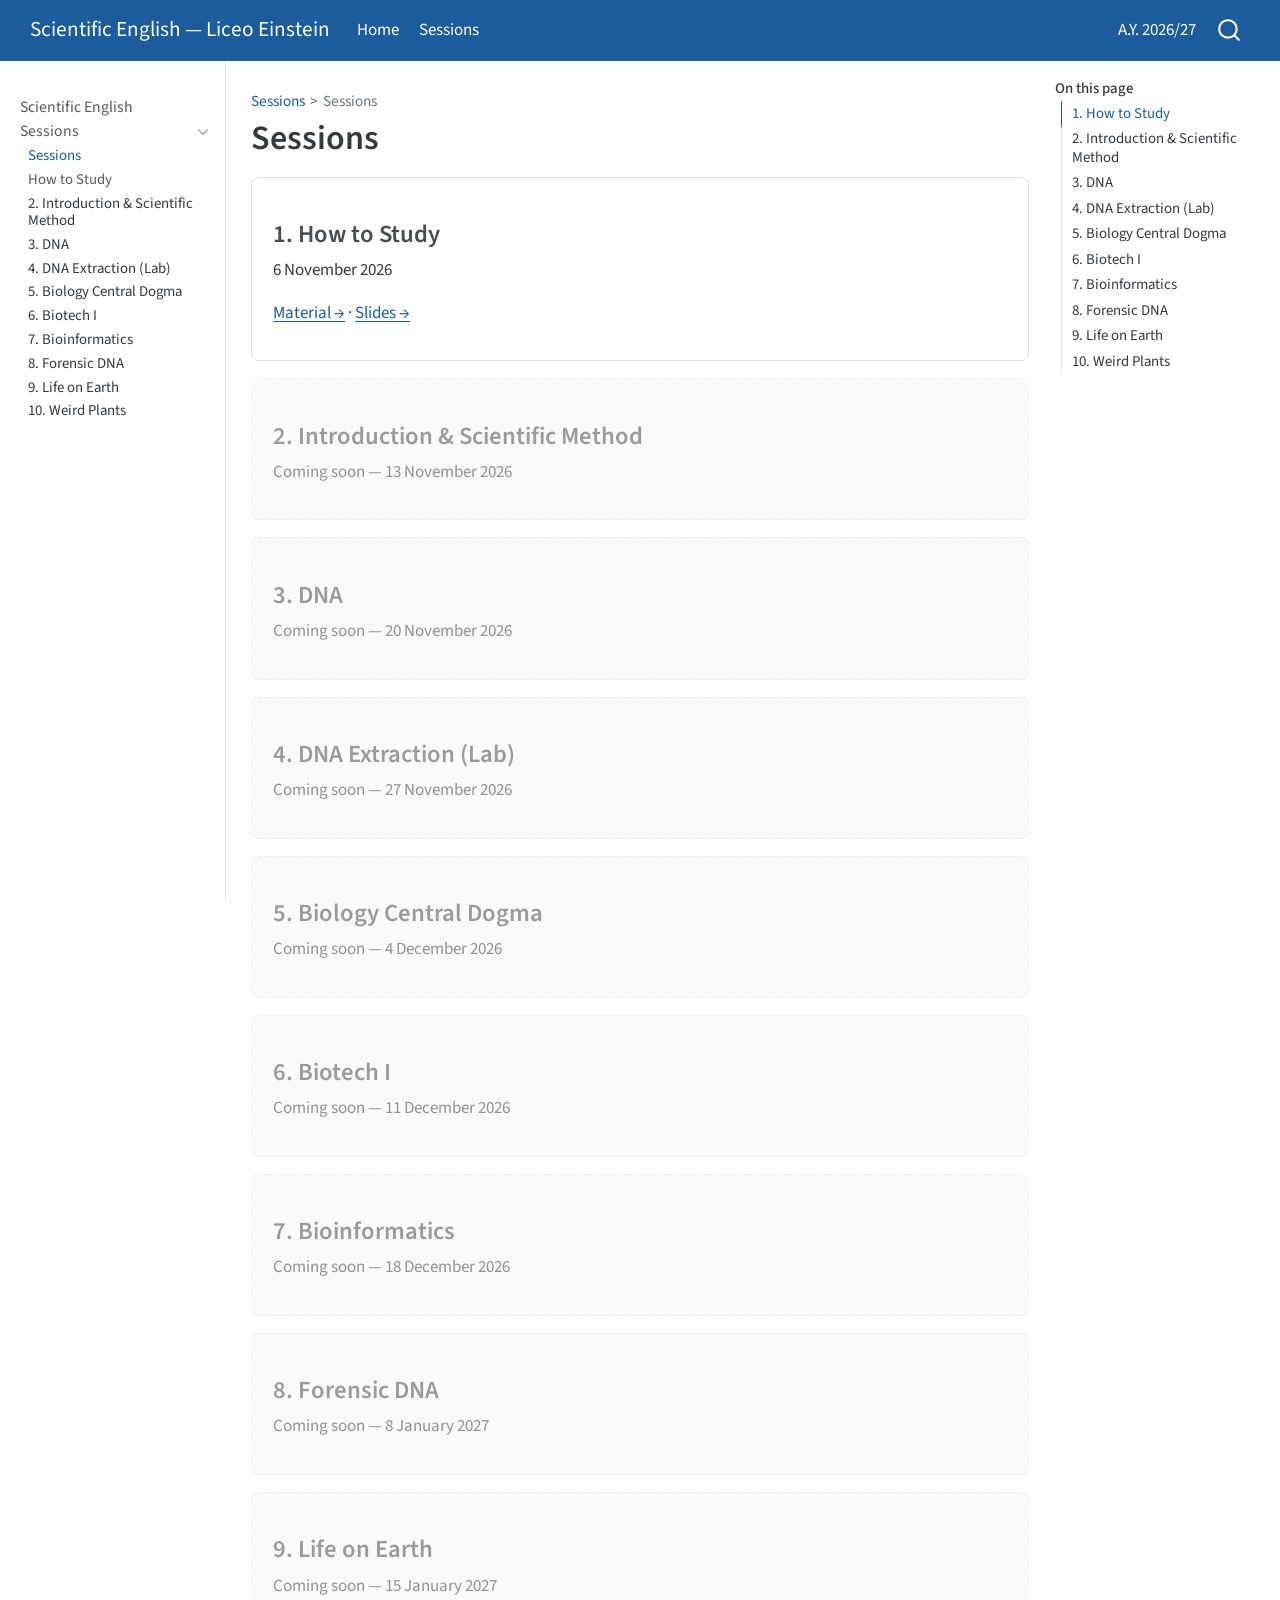
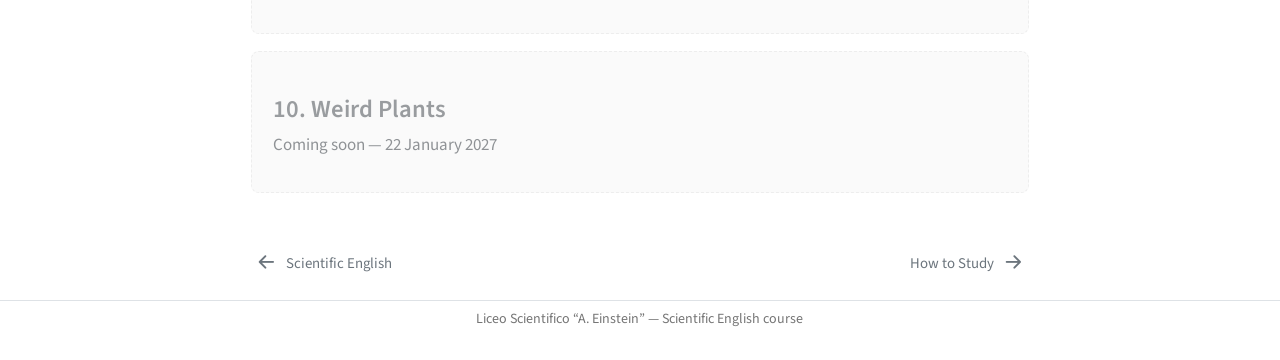
==== sessions/index.html @ 197d080c "Publish site 2026-11-05" ====
<!DOCTYPE html>
<html xmlns="http://www.w3.org/1999/xhtml" lang="en" xml:lang="en"><head>

<meta charset="utf-8">
<meta name="generator" content="quarto-1.7.32">

<meta name="viewport" content="width=device-width, initial-scale=1.0, user-scalable=yes">


<title>Sessions – Scientific English — Liceo Einstein</title>
<style>
code{white-space: pre-wrap;}
span.smallcaps{font-variant: small-caps;}
div.columns{display: flex; gap: min(4vw, 1.5em);}
div.column{flex: auto; overflow-x: auto;}
div.hanging-indent{margin-left: 1.5em; text-indent: -1.5em;}
ul.task-list{list-style: none;}
ul.task-list li input[type="checkbox"] {
  width: 0.8em;
  margin: 0 0.8em 0.2em -1em; /* quarto-specific, see https://github.com/quarto-dev/quarto-cli/issues/4556 */ 
  vertical-align: middle;
}
</style>


<script src="../site_libs/quarto-nav/quarto-nav.js"></script>
<script src="../site_libs/quarto-nav/headroom.min.js"></script>
<script src="../site_libs/clipboard/clipboard.min.js"></script>
<script src="../site_libs/quarto-search/autocomplete.umd.js"></script>
<script src="../site_libs/quarto-search/fuse.min.js"></script>
<script src="../site_libs/quarto-search/quarto-search.js"></script>
<meta name="quarto:offset" content="../">
<link href="../sessions/01-how-to-study/index.html" rel="next">
<link href="../index.html" rel="prev">
<script src="../site_libs/quarto-html/quarto.js" type="module"></script>
<script src="../site_libs/quarto-html/tabsets/tabsets.js" type="module"></script>
<script src="../site_libs/quarto-html/popper.min.js"></script>
<script src="../site_libs/quarto-html/tippy.umd.min.js"></script>
<script src="../site_libs/quarto-html/anchor.min.js"></script>
<link href="../site_libs/quarto-html/tippy.css" rel="stylesheet">
<link href="../site_libs/quarto-html/quarto-syntax-highlighting-37eea08aefeeee20ff55810ff984fec1.css" rel="stylesheet" id="quarto-text-highlighting-styles">
<script src="../site_libs/bootstrap/bootstrap.min.js"></script>
<link href="../site_libs/bootstrap/bootstrap-icons.css" rel="stylesheet">
<link href="../site_libs/bootstrap/bootstrap-2c75d59b7017186184a6bbd5def932ff.min.css" rel="stylesheet" append-hash="true" id="quarto-bootstrap" data-mode="light">
<script id="quarto-search-options" type="application/json">{
  "location": "navbar",
  "copy-button": false,
  "collapse-after": 3,
  "panel-placement": "end",
  "type": "overlay",
  "limit": 50,
  "keyboard-shortcut": [
    "f",
    "/",
    "s"
  ],
  "show-item-context": false,
  "language": {
    "search-no-results-text": "No results",
    "search-matching-documents-text": "matching documents",
    "search-copy-link-title": "Copy link to search",
    "search-hide-matches-text": "Hide additional matches",
    "search-more-match-text": "more match in this document",
    "search-more-matches-text": "more matches in this document",
    "search-clear-button-title": "Clear",
    "search-text-placeholder": "",
    "search-detached-cancel-button-title": "Cancel",
    "search-submit-button-title": "Submit",
    "search-label": "Search"
  }
}</script>


</head>

<body class="nav-sidebar docked nav-fixed quarto-light">

<div id="quarto-search-results"></div>
  <header id="quarto-header" class="headroom fixed-top">
    <nav class="navbar navbar-expand-lg " data-bs-theme="dark">
      <div class="navbar-container container-fluid">
      <div class="navbar-brand-container mx-auto">
    <a class="navbar-brand" href="../index.html">
    <span class="navbar-title">Scientific English — Liceo Einstein</span>
    </a>
  </div>
            <div id="quarto-search" class="" title="Search"></div>
          <button class="navbar-toggler" type="button" data-bs-toggle="collapse" data-bs-target="#navbarCollapse" aria-controls="navbarCollapse" role="menu" aria-expanded="false" aria-label="Toggle navigation" onclick="if (window.quartoToggleHeadroom) { window.quartoToggleHeadroom(); }">
  <span class="navbar-toggler-icon"></span>
</button>
          <div class="collapse navbar-collapse" id="navbarCollapse">
            <ul class="navbar-nav navbar-nav-scroll me-auto">
  <li class="nav-item">
    <a class="nav-link active" href="../index.html" aria-current="page"> 
<span class="menu-text">Home</span></a>
  </li>  
  <li class="nav-item">
    <a class="nav-link" href="../sessions/index.html"> 
<span class="menu-text">Sessions</span></a>
  </li>  
</ul>
            <ul class="navbar-nav navbar-nav-scroll ms-auto">
  <li class="nav-item">
    <span class="nav-link">
<span class="menu-text">A.Y. 2026/27</span>
    </span>
  </li>  
</ul>
          </div> <!-- /navcollapse -->
            <div class="quarto-navbar-tools">
</div>
      </div> <!-- /container-fluid -->
    </nav>
  <nav class="quarto-secondary-nav">
    <div class="container-fluid d-flex">
      <button type="button" class="quarto-btn-toggle btn" data-bs-toggle="collapse" role="button" data-bs-target=".quarto-sidebar-collapse-item" aria-controls="quarto-sidebar" aria-expanded="false" aria-label="Toggle sidebar navigation" onclick="if (window.quartoToggleHeadroom) { window.quartoToggleHeadroom(); }">
        <i class="bi bi-layout-text-sidebar-reverse"></i>
      </button>
        <nav class="quarto-page-breadcrumbs" aria-label="breadcrumb"><ol class="breadcrumb"><li class="breadcrumb-item"><a href="../sessions/index.html">Sessions</a></li><li class="breadcrumb-item"><a href="../sessions/index.html">Sessions</a></li></ol></nav>
        <a class="flex-grow-1" role="navigation" data-bs-toggle="collapse" data-bs-target=".quarto-sidebar-collapse-item" aria-controls="quarto-sidebar" aria-expanded="false" aria-label="Toggle sidebar navigation" onclick="if (window.quartoToggleHeadroom) { window.quartoToggleHeadroom(); }">      
        </a>
    </div>
  </nav>
</header>
<!-- content -->
<div id="quarto-content" class="quarto-container page-columns page-rows-contents page-layout-article page-navbar">
<!-- sidebar -->
  <nav id="quarto-sidebar" class="sidebar collapse collapse-horizontal quarto-sidebar-collapse-item sidebar-navigation docked overflow-auto">
    <div class="sidebar-menu-container"> 
    <ul class="list-unstyled mt-1">
        <li class="sidebar-item">
  <div class="sidebar-item-container"> 
  <a href="../index.html" class="sidebar-item-text sidebar-link">
 <span class="menu-text">Scientific English</span></a>
  </div>
</li>
        <li class="sidebar-item sidebar-item-section">
      <div class="sidebar-item-container"> 
            <a class="sidebar-item-text sidebar-link text-start" data-bs-toggle="collapse" data-bs-target="#quarto-sidebar-section-1" role="navigation" aria-expanded="true">
 <span class="menu-text">Sessions</span></a>
          <a class="sidebar-item-toggle text-start" data-bs-toggle="collapse" data-bs-target="#quarto-sidebar-section-1" role="navigation" aria-expanded="true" aria-label="Toggle section">
            <i class="bi bi-chevron-right ms-2"></i>
          </a> 
      </div>
      <ul id="quarto-sidebar-section-1" class="collapse list-unstyled sidebar-section depth1 show">  
          <li class="sidebar-item">
  <div class="sidebar-item-container"> 
  <a href="../sessions/index.html" class="sidebar-item-text sidebar-link active">
 <span class="menu-text">Sessions</span></a>
  </div>
</li>
          <li class="sidebar-item">
  <div class="sidebar-item-container"> 
  <a href="../sessions/01-how-to-study/index.html" class="sidebar-item-text sidebar-link">
 <span class="menu-text">How to Study</span></a>
  </div>
</li>
          <li class="sidebar-item">
 <span class="menu-text">2. Introduction &amp; Scientific Method</span>
  </li>
          <li class="sidebar-item">
 <span class="menu-text">3. DNA</span>
  </li>
          <li class="sidebar-item">
 <span class="menu-text">4. DNA Extraction (Lab)</span>
  </li>
          <li class="sidebar-item">
 <span class="menu-text">5. Biology Central Dogma</span>
  </li>
          <li class="sidebar-item">
 <span class="menu-text">6. Biotech I</span>
  </li>
          <li class="sidebar-item">
 <span class="menu-text">7. Bioinformatics</span>
  </li>
          <li class="sidebar-item">
 <span class="menu-text">8. Forensic DNA</span>
  </li>
          <li class="sidebar-item">
 <span class="menu-text">9. Life on Earth</span>
  </li>
          <li class="sidebar-item">
 <span class="menu-text">10. Weird Plants</span>
  </li>
      </ul>
  </li>
    </ul>
    </div>
</nav>
<div id="quarto-sidebar-glass" class="quarto-sidebar-collapse-item" data-bs-toggle="collapse" data-bs-target=".quarto-sidebar-collapse-item"></div>
<!-- margin-sidebar -->
    <div id="quarto-margin-sidebar" class="sidebar margin-sidebar">
        <nav id="TOC" role="doc-toc" class="toc-active">
    <h2 id="toc-title">On this page</h2>
   
  <ul>
  <li><a href="#how-to-study" id="toc-how-to-study" class="nav-link active" data-scroll-target="#how-to-study">1. How to Study</a></li>
  <li><a href="#introduction-scientific-method" id="toc-introduction-scientific-method" class="nav-link" data-scroll-target="#introduction-scientific-method">2. Introduction &amp; Scientific Method</a></li>
  <li><a href="#dna" id="toc-dna" class="nav-link" data-scroll-target="#dna">3. DNA</a></li>
  <li><a href="#dna-extraction-lab" id="toc-dna-extraction-lab" class="nav-link" data-scroll-target="#dna-extraction-lab">4. DNA Extraction (Lab)</a></li>
  <li><a href="#biology-central-dogma" id="toc-biology-central-dogma" class="nav-link" data-scroll-target="#biology-central-dogma">5. Biology Central Dogma</a></li>
  <li><a href="#biotech-i" id="toc-biotech-i" class="nav-link" data-scroll-target="#biotech-i">6. Biotech I</a></li>
  <li><a href="#bioinformatics" id="toc-bioinformatics" class="nav-link" data-scroll-target="#bioinformatics">7. Bioinformatics</a></li>
  <li><a href="#forensic-dna" id="toc-forensic-dna" class="nav-link" data-scroll-target="#forensic-dna">8. Forensic DNA</a></li>
  <li><a href="#life-on-earth" id="toc-life-on-earth" class="nav-link" data-scroll-target="#life-on-earth">9. Life on Earth</a></li>
  <li><a href="#weird-plants" id="toc-weird-plants" class="nav-link" data-scroll-target="#weird-plants">10. Weird Plants</a></li>
  </ul>
</nav>
    </div>
<!-- main -->
<main class="content" id="quarto-document-content">

<header id="title-block-header" class="quarto-title-block default"><nav class="quarto-page-breadcrumbs quarto-title-breadcrumbs d-none d-lg-block" aria-label="breadcrumb"><ol class="breadcrumb"><li class="breadcrumb-item"><a href="../sessions/index.html">Sessions</a></li><li class="breadcrumb-item"><a href="../sessions/index.html">Sessions</a></li></ol></nav>
<div class="quarto-title">
<h1 class="title">Sessions</h1>
</div>



<div class="quarto-title-meta">

    
  
    
  </div>
  


</header>


<section id="how-to-study" class="level3 session-card">
<h3 class="anchored" data-anchor-id="how-to-study">1. How to Study</h3>
<p>6 November 2026</p>
<p><a href="../sessions/01-how-to-study/index.html">Material →</a> · <a href="../sessions/01-how-to-study/slides.html">Slides →</a></p>
</section>
<section id="introduction-scientific-method" class="level3 session-card session-card-locked">
<h3 class="anchored" data-anchor-id="introduction-scientific-method">2. Introduction &amp; Scientific Method</h3>
<p>Coming soon — 13 November 2026</p>
</section>
<section id="dna" class="level3 session-card session-card-locked">
<h3 class="anchored" data-anchor-id="dna">3. DNA</h3>
<p>Coming soon — 20 November 2026</p>
</section>
<section id="dna-extraction-lab" class="level3 session-card session-card-locked">
<h3 class="anchored" data-anchor-id="dna-extraction-lab">4. DNA Extraction (Lab)</h3>
<p>Coming soon — 27 November 2026</p>
</section>
<section id="biology-central-dogma" class="level3 session-card session-card-locked">
<h3 class="anchored" data-anchor-id="biology-central-dogma">5. Biology Central Dogma</h3>
<p>Coming soon — 4 December 2026</p>
</section>
<section id="biotech-i" class="level3 session-card session-card-locked">
<h3 class="anchored" data-anchor-id="biotech-i">6. Biotech I</h3>
<p>Coming soon — 11 December 2026</p>
</section>
<section id="bioinformatics" class="level3 session-card session-card-locked">
<h3 class="anchored" data-anchor-id="bioinformatics">7. Bioinformatics</h3>
<p>Coming soon — 18 December 2026</p>
</section>
<section id="forensic-dna" class="level3 session-card session-card-locked">
<h3 class="anchored" data-anchor-id="forensic-dna">8. Forensic DNA</h3>
<p>Coming soon — 8 January 2027</p>
</section>
<section id="life-on-earth" class="level3 session-card session-card-locked">
<h3 class="anchored" data-anchor-id="life-on-earth">9. Life on Earth</h3>
<p>Coming soon — 15 January 2027</p>
</section>
<section id="weird-plants" class="level3 session-card session-card-locked">
<h3 class="anchored" data-anchor-id="weird-plants">10. Weird Plants</h3>
<p>Coming soon — 22 January 2027</p>
</section>



</main> <!-- /main -->
<script id="quarto-html-after-body" type="application/javascript">
  window.document.addEventListener("DOMContentLoaded", function (event) {
    const icon = "";
    const anchorJS = new window.AnchorJS();
    anchorJS.options = {
      placement: 'right',
      icon: icon
    };
    anchorJS.add('.anchored');
    const isCodeAnnotation = (el) => {
      for (const clz of el.classList) {
        if (clz.startsWith('code-annotation-')) {                     
          return true;
        }
      }
      return false;
    }
    const onCopySuccess = function(e) {
      // button target
      const button = e.trigger;
      // don't keep focus
      button.blur();
      // flash "checked"
      button.classList.add('code-copy-button-checked');
      var currentTitle = button.getAttribute("title");
      button.setAttribute("title", "Copied!");
      let tooltip;
      if (window.bootstrap) {
        button.setAttribute("data-bs-toggle", "tooltip");
        button.setAttribute("data-bs-placement", "left");
        button.setAttribute("data-bs-title", "Copied!");
        tooltip = new bootstrap.Tooltip(button, 
          { trigger: "manual", 
            customClass: "code-copy-button-tooltip",
            offset: [0, -8]});
        tooltip.show();    
      }
      setTimeout(function() {
        if (tooltip) {
          tooltip.hide();
          button.removeAttribute("data-bs-title");
          button.removeAttribute("data-bs-toggle");
          button.removeAttribute("data-bs-placement");
        }
        button.setAttribute("title", currentTitle);
        button.classList.remove('code-copy-button-checked');
      }, 1000);
      // clear code selection
      e.clearSelection();
    }
    const getTextToCopy = function(trigger) {
        const codeEl = trigger.previousElementSibling.cloneNode(true);
        for (const childEl of codeEl.children) {
          if (isCodeAnnotation(childEl)) {
            childEl.remove();
          }
        }
        return codeEl.innerText;
    }
    const clipboard = new window.ClipboardJS('.code-copy-button:not([data-in-quarto-modal])', {
      text: getTextToCopy
    });
    clipboard.on('success', onCopySuccess);
    if (window.document.getElementById('quarto-embedded-source-code-modal')) {
      const clipboardModal = new window.ClipboardJS('.code-copy-button[data-in-quarto-modal]', {
        text: getTextToCopy,
        container: window.document.getElementById('quarto-embedded-source-code-modal')
      });
      clipboardModal.on('success', onCopySuccess);
    }
      var localhostRegex = new RegExp(/^(?:http|https):\/\/localhost\:?[0-9]*\//);
      var mailtoRegex = new RegExp(/^mailto:/);
        var filterRegex = new RegExp('/' + window.location.host + '/');
      var isInternal = (href) => {
          return filterRegex.test(href) || localhostRegex.test(href) || mailtoRegex.test(href);
      }
      // Inspect non-navigation links and adorn them if external
     var links = window.document.querySelectorAll('a[href]:not(.nav-link):not(.navbar-brand):not(.toc-action):not(.sidebar-link):not(.sidebar-item-toggle):not(.pagination-link):not(.no-external):not([aria-hidden]):not(.dropdown-item):not(.quarto-navigation-tool):not(.about-link)');
      for (var i=0; i<links.length; i++) {
        const link = links[i];
        if (!isInternal(link.href)) {
          // undo the damage that might have been done by quarto-nav.js in the case of
          // links that we want to consider external
          if (link.dataset.originalHref !== undefined) {
            link.href = link.dataset.originalHref;
          }
            // target, if specified
            link.setAttribute("target", "_blank");
            if (link.getAttribute("rel") === null) {
              link.setAttribute("rel", "noopener");
            }
        }
      }
    function tippyHover(el, contentFn, onTriggerFn, onUntriggerFn) {
      const config = {
        allowHTML: true,
        maxWidth: 500,
        delay: 100,
        arrow: false,
        appendTo: function(el) {
            return el.parentElement;
        },
        interactive: true,
        interactiveBorder: 10,
        theme: 'quarto',
        placement: 'bottom-start',
      };
      if (contentFn) {
        config.content = contentFn;
      }
      if (onTriggerFn) {
        config.onTrigger = onTriggerFn;
      }
      if (onUntriggerFn) {
        config.onUntrigger = onUntriggerFn;
      }
      window.tippy(el, config); 
    }
    const noterefs = window.document.querySelectorAll('a[role="doc-noteref"]');
    for (var i=0; i<noterefs.length; i++) {
      const ref = noterefs[i];
      tippyHover(ref, function() {
        // use id or data attribute instead here
        let href = ref.getAttribute('data-footnote-href') || ref.getAttribute('href');
        try { href = new URL(href).hash; } catch {}
        const id = href.replace(/^#\/?/, "");
        const note = window.document.getElementById(id);
        if (note) {
          return note.innerHTML;
        } else {
          return "";
        }
      });
    }
    const xrefs = window.document.querySelectorAll('a.quarto-xref');
    const processXRef = (id, note) => {
      // Strip column container classes
      const stripColumnClz = (el) => {
        el.classList.remove("page-full", "page-columns");
        if (el.children) {
          for (const child of el.children) {
            stripColumnClz(child);
          }
        }
      }
      stripColumnClz(note)
      if (id === null || id.startsWith('sec-')) {
        // Special case sections, only their first couple elements
        const container = document.createElement("div");
        if (note.children && note.children.length > 2) {
          container.appendChild(note.children[0].cloneNode(true));
          for (let i = 1; i < note.children.length; i++) {
            const child = note.children[i];
            if (child.tagName === "P" && child.innerText === "") {
              continue;
            } else {
              container.appendChild(child.cloneNode(true));
              break;
            }
          }
          if (window.Quarto?.typesetMath) {
            window.Quarto.typesetMath(container);
          }
          return container.innerHTML
        } else {
          if (window.Quarto?.typesetMath) {
            window.Quarto.typesetMath(note);
          }
          return note.innerHTML;
        }
      } else {
        // Remove any anchor links if they are present
        const anchorLink = note.querySelector('a.anchorjs-link');
        if (anchorLink) {
          anchorLink.remove();
        }
        if (window.Quarto?.typesetMath) {
          window.Quarto.typesetMath(note);
        }
        if (note.classList.contains("callout")) {
          return note.outerHTML;
        } else {
          return note.innerHTML;
        }
      }
    }
    for (var i=0; i<xrefs.length; i++) {
      const xref = xrefs[i];
      tippyHover(xref, undefined, function(instance) {
        instance.disable();
        let url = xref.getAttribute('href');
        let hash = undefined; 
        if (url.startsWith('#')) {
          hash = url;
        } else {
          try { hash = new URL(url).hash; } catch {}
        }
        if (hash) {
          const id = hash.replace(/^#\/?/, "");
          const note = window.document.getElementById(id);
          if (note !== null) {
            try {
              const html = processXRef(id, note.cloneNode(true));
              instance.setContent(html);
            } finally {
              instance.enable();
              instance.show();
            }
          } else {
            // See if we can fetch this
            fetch(url.split('#')[0])
            .then(res => res.text())
            .then(html => {
              const parser = new DOMParser();
              const htmlDoc = parser.parseFromString(html, "text/html");
              const note = htmlDoc.getElementById(id);
              if (note !== null) {
                const html = processXRef(id, note);
                instance.setContent(html);
              } 
            }).finally(() => {
              instance.enable();
              instance.show();
            });
          }
        } else {
          // See if we can fetch a full url (with no hash to target)
          // This is a special case and we should probably do some content thinning / targeting
          fetch(url)
          .then(res => res.text())
          .then(html => {
            const parser = new DOMParser();
            const htmlDoc = parser.parseFromString(html, "text/html");
            const note = htmlDoc.querySelector('main.content');
            if (note !== null) {
              // This should only happen for chapter cross references
              // (since there is no id in the URL)
              // remove the first header
              if (note.children.length > 0 && note.children[0].tagName === "HEADER") {
                note.children[0].remove();
              }
              const html = processXRef(null, note);
              instance.setContent(html);
            } 
          }).finally(() => {
            instance.enable();
            instance.show();
          });
        }
      }, function(instance) {
      });
    }
        let selectedAnnoteEl;
        const selectorForAnnotation = ( cell, annotation) => {
          let cellAttr = 'data-code-cell="' + cell + '"';
          let lineAttr = 'data-code-annotation="' +  annotation + '"';
          const selector = 'span[' + cellAttr + '][' + lineAttr + ']';
          return selector;
        }
        const selectCodeLines = (annoteEl) => {
          const doc = window.document;
          const targetCell = annoteEl.getAttribute("data-target-cell");
          const targetAnnotation = annoteEl.getAttribute("data-target-annotation");
          const annoteSpan = window.document.querySelector(selectorForAnnotation(targetCell, targetAnnotation));
          const lines = annoteSpan.getAttribute("data-code-lines").split(",");
          const lineIds = lines.map((line) => {
            return targetCell + "-" + line;
          })
          let top = null;
          let height = null;
          let parent = null;
          if (lineIds.length > 0) {
              //compute the position of the single el (top and bottom and make a div)
              const el = window.document.getElementById(lineIds[0]);
              top = el.offsetTop;
              height = el.offsetHeight;
              parent = el.parentElement.parentElement;
            if (lineIds.length > 1) {
              const lastEl = window.document.getElementById(lineIds[lineIds.length - 1]);
              const bottom = lastEl.offsetTop + lastEl.offsetHeight;
              height = bottom - top;
            }
            if (top !== null && height !== null && parent !== null) {
              // cook up a div (if necessary) and position it 
              let div = window.document.getElementById("code-annotation-line-highlight");
              if (div === null) {
                div = window.document.createElement("div");
                div.setAttribute("id", "code-annotation-line-highlight");
                div.style.position = 'absolute';
                parent.appendChild(div);
              }
              div.style.top = top - 2 + "px";
              div.style.height = height + 4 + "px";
              div.style.left = 0;
              let gutterDiv = window.document.getElementById("code-annotation-line-highlight-gutter");
              if (gutterDiv === null) {
                gutterDiv = window.document.createElement("div");
                gutterDiv.setAttribute("id", "code-annotation-line-highlight-gutter");
                gutterDiv.style.position = 'absolute';
                const codeCell = window.document.getElementById(targetCell);
                const gutter = codeCell.querySelector('.code-annotation-gutter');
                gutter.appendChild(gutterDiv);
              }
              gutterDiv.style.top = top - 2 + "px";
              gutterDiv.style.height = height + 4 + "px";
            }
            selectedAnnoteEl = annoteEl;
          }
        };
        const unselectCodeLines = () => {
          const elementsIds = ["code-annotation-line-highlight", "code-annotation-line-highlight-gutter"];
          elementsIds.forEach((elId) => {
            const div = window.document.getElementById(elId);
            if (div) {
              div.remove();
            }
          });
          selectedAnnoteEl = undefined;
        };
          // Handle positioning of the toggle
      window.addEventListener(
        "resize",
        throttle(() => {
          elRect = undefined;
          if (selectedAnnoteEl) {
            selectCodeLines(selectedAnnoteEl);
          }
        }, 10)
      );
      function throttle(fn, ms) {
      let throttle = false;
      let timer;
        return (...args) => {
          if(!throttle) { // first call gets through
              fn.apply(this, args);
              throttle = true;
          } else { // all the others get throttled
              if(timer) clearTimeout(timer); // cancel #2
              timer = setTimeout(() => {
                fn.apply(this, args);
                timer = throttle = false;
              }, ms);
          }
        };
      }
        // Attach click handler to the DT
        const annoteDls = window.document.querySelectorAll('dt[data-target-cell]');
        for (const annoteDlNode of annoteDls) {
          annoteDlNode.addEventListener('click', (event) => {
            const clickedEl = event.target;
            if (clickedEl !== selectedAnnoteEl) {
              unselectCodeLines();
              const activeEl = window.document.querySelector('dt[data-target-cell].code-annotation-active');
              if (activeEl) {
                activeEl.classList.remove('code-annotation-active');
              }
              selectCodeLines(clickedEl);
              clickedEl.classList.add('code-annotation-active');
            } else {
              // Unselect the line
              unselectCodeLines();
              clickedEl.classList.remove('code-annotation-active');
            }
          });
        }
    const findCites = (el) => {
      const parentEl = el.parentElement;
      if (parentEl) {
        const cites = parentEl.dataset.cites;
        if (cites) {
          return {
            el,
            cites: cites.split(' ')
          };
        } else {
          return findCites(el.parentElement)
        }
      } else {
        return undefined;
      }
    };
    var bibliorefs = window.document.querySelectorAll('a[role="doc-biblioref"]');
    for (var i=0; i<bibliorefs.length; i++) {
      const ref = bibliorefs[i];
      const citeInfo = findCites(ref);
      if (citeInfo) {
        tippyHover(citeInfo.el, function() {
          var popup = window.document.createElement('div');
          citeInfo.cites.forEach(function(cite) {
            var citeDiv = window.document.createElement('div');
            citeDiv.classList.add('hanging-indent');
            citeDiv.classList.add('csl-entry');
            var biblioDiv = window.document.getElementById('ref-' + cite);
            if (biblioDiv) {
              citeDiv.innerHTML = biblioDiv.innerHTML;
            }
            popup.appendChild(citeDiv);
          });
          return popup.innerHTML;
        });
      }
    }
  });
  </script>
<nav class="page-navigation">
  <div class="nav-page nav-page-previous">
      <a href="../index.html" class="pagination-link" aria-label="Scientific English">
        <i class="bi bi-arrow-left-short"></i> <span class="nav-page-text">Scientific English</span>
      </a>          
  </div>
  <div class="nav-page nav-page-next">
      <a href="../sessions/01-how-to-study/index.html" class="pagination-link" aria-label="How to Study">
        <span class="nav-page-text">How to Study</span> <i class="bi bi-arrow-right-short"></i>
      </a>
  </div>
</nav>
</div> <!-- /content -->
<footer class="footer">
  <div class="nav-footer">
    <div class="nav-footer-left">
      &nbsp;
    </div>   
    <div class="nav-footer-center">
<p>Liceo Scientifico “A. Einstein” — Scientific English course</p>
</div>
    <div class="nav-footer-right">
      &nbsp;
    </div>
  </div>
</footer>




</body></html>
---- site_libs/quarto-html/tippy.css ----
.tippy-box[data-animation=fade][data-state=hidden]{opacity:0}[data-tippy-root]{max-width:calc(100vw - 10px)}.tippy-box{position:relative;background-color:#333;color:#fff;border-radius:4px;font-size:14px;line-height:1.4;white-space:normal;outline:0;transition-property:transform,visibility,opacity}.tippy-box[data-placement^=top]>.tippy-arrow{bottom:0}.tippy-box[data-placement^=top]>.tippy-arrow:before{bottom:-7px;left:0;border-width:8px 8px 0;border-top-color:initial;transform-origin:center top}.tippy-box[data-placement^=bottom]>.tippy-arrow{top:0}.tippy-box[data-placement^=bottom]>.tippy-arrow:before{top:-7px;left:0;border-width:0 8px 8px;border-bottom-color:initial;transform-origin:center bottom}.tippy-box[data-placement^=left]>.tippy-arrow{right:0}.tippy-box[data-placement^=left]>.tippy-arrow:before{border-width:8px 0 8px 8px;border-left-color:initial;right:-7px;transform-origin:center left}.tippy-box[data-placement^=right]>.tippy-arrow{left:0}.tippy-box[data-placement^=right]>.tippy-arrow:before{left:-7px;border-width:8px 8px 8px 0;border-right-color:initial;transform-origin:center right}.tippy-box[data-inertia][data-state=visible]{transition-timing-function:cubic-bezier(.54,1.5,.38,1.11)}.tippy-arrow{width:16px;height:16px;color:#333}.tippy-arrow:before{content:"";position:absolute;border-color:transparent;border-style:solid}.tippy-content{position:relative;padding:5px 9px;z-index:1}
---- site_libs/quarto-html/quarto-syntax-highlighting-37eea08aefeeee20ff55810ff984fec1.css ----
/* quarto syntax highlight colors */
:root {
  --quarto-hl-ot-color: #003B4F;
  --quarto-hl-at-color: #657422;
  --quarto-hl-ss-color: #20794D;
  --quarto-hl-an-color: #5E5E5E;
  --quarto-hl-fu-color: #4758AB;
  --quarto-hl-st-color: #20794D;
  --quarto-hl-cf-color: #003B4F;
  --quarto-hl-op-color: #5E5E5E;
  --quarto-hl-er-color: #AD0000;
  --quarto-hl-bn-color: #AD0000;
  --quarto-hl-al-color: #AD0000;
  --quarto-hl-va-color: #111111;
  --quarto-hl-bu-color: inherit;
  --quarto-hl-ex-color: inherit;
  --quarto-hl-pp-color: #AD0000;
  --quarto-hl-in-color: #5E5E5E;
  --quarto-hl-vs-color: #20794D;
  --quarto-hl-wa-color: #5E5E5E;
  --quarto-hl-do-color: #5E5E5E;
  --quarto-hl-im-color: #00769E;
  --quarto-hl-ch-color: #20794D;
  --quarto-hl-dt-color: #AD0000;
  --quarto-hl-fl-color: #AD0000;
  --quarto-hl-co-color: #5E5E5E;
  --quarto-hl-cv-color: #5E5E5E;
  --quarto-hl-cn-color: #8f5902;
  --quarto-hl-sc-color: #5E5E5E;
  --quarto-hl-dv-color: #AD0000;
  --quarto-hl-kw-color: #003B4F;
}

/* other quarto variables */
:root {
  --quarto-font-monospace: SFMono-Regular, Menlo, Monaco, Consolas, "Liberation Mono", "Courier New", monospace;
}

/* syntax highlight based on Pandoc's rules */
pre > code.sourceCode > span {
  color: #003B4F;
}

code.sourceCode > span {
  color: #003B4F;
}

div.sourceCode,
div.sourceCode pre.sourceCode {
  color: #003B4F;
}

/* Normal */
code span {
  color: #003B4F;
}

/* Alert */
code span.al {
  color: #AD0000;
  font-style: inherit;
}

/* Annotation */
code span.an {
  color: #5E5E5E;
  font-style: inherit;
}

/* Attribute */
code span.at {
  color: #657422;
  font-style: inherit;
}

/* BaseN */
code span.bn {
  color: #AD0000;
  font-style: inherit;
}

/* BuiltIn */
code span.bu {
  font-style: inherit;
}

/* ControlFlow */
code span.cf {
  color: #003B4F;
  font-weight: bold;
  font-style: inherit;
}

/* Char */
code span.ch {
  color: #20794D;
  font-style: inherit;
}

/* Constant */
code span.cn {
  color: #8f5902;
  font-style: inherit;
}

/* Comment */
code span.co {
  color: #5E5E5E;
  font-style: inherit;
}

/* CommentVar */
code span.cv {
  color: #5E5E5E;
  font-style: italic;
}

/* Documentation */
code span.do {
  color: #5E5E5E;
  font-style: italic;
}

/* DataType */
code span.dt {
  color: #AD0000;
  font-style: inherit;
}

/* DecVal */
code span.dv {
  color: #AD0000;
  font-style: inherit;
}

/* Error */
code span.er {
  color: #AD0000;
  font-style: inherit;
}

/* Extension */
code span.ex {
  font-style: inherit;
}

/* Float */
code span.fl {
  color: #AD0000;
  font-style: inherit;
}

/* Function */
code span.fu {
  color: #4758AB;
  font-style: inherit;
}

/* Import */
code span.im {
  color: #00769E;
  font-style: inherit;
}

/* Information */
code span.in {
  color: #5E5E5E;
  font-style: inherit;
}

/* Keyword */
code span.kw {
  color: #003B4F;
  font-weight: bold;
  font-style: inherit;
}

/* Operator */
code span.op {
  color: #5E5E5E;
  font-style: inherit;
}

/* Other */
code span.ot {
  color: #003B4F;
  font-style: inherit;
}

/* Preprocessor */
code span.pp {
  color: #AD0000;
  font-style: inherit;
}

/* SpecialChar */
code span.sc {
  color: #5E5E5E;
  font-style: inherit;
}

/* SpecialString */
code span.ss {
  color: #20794D;
  font-style: inherit;
}

/* String */
code span.st {
  color: #20794D;
  font-style: inherit;
}

/* Variable */
code span.va {
  color: #111111;
  font-style: inherit;
}

/* VerbatimString */
code span.vs {
  color: #20794D;
  font-style: inherit;
}

/* Warning */
code span.wa {
  color: #5E5E5E;
  font-style: italic;
}

.prevent-inlining {
  content: "</";
}

/*# sourceMappingURL=27d3d809615f7771493d095567f04340.css.map */
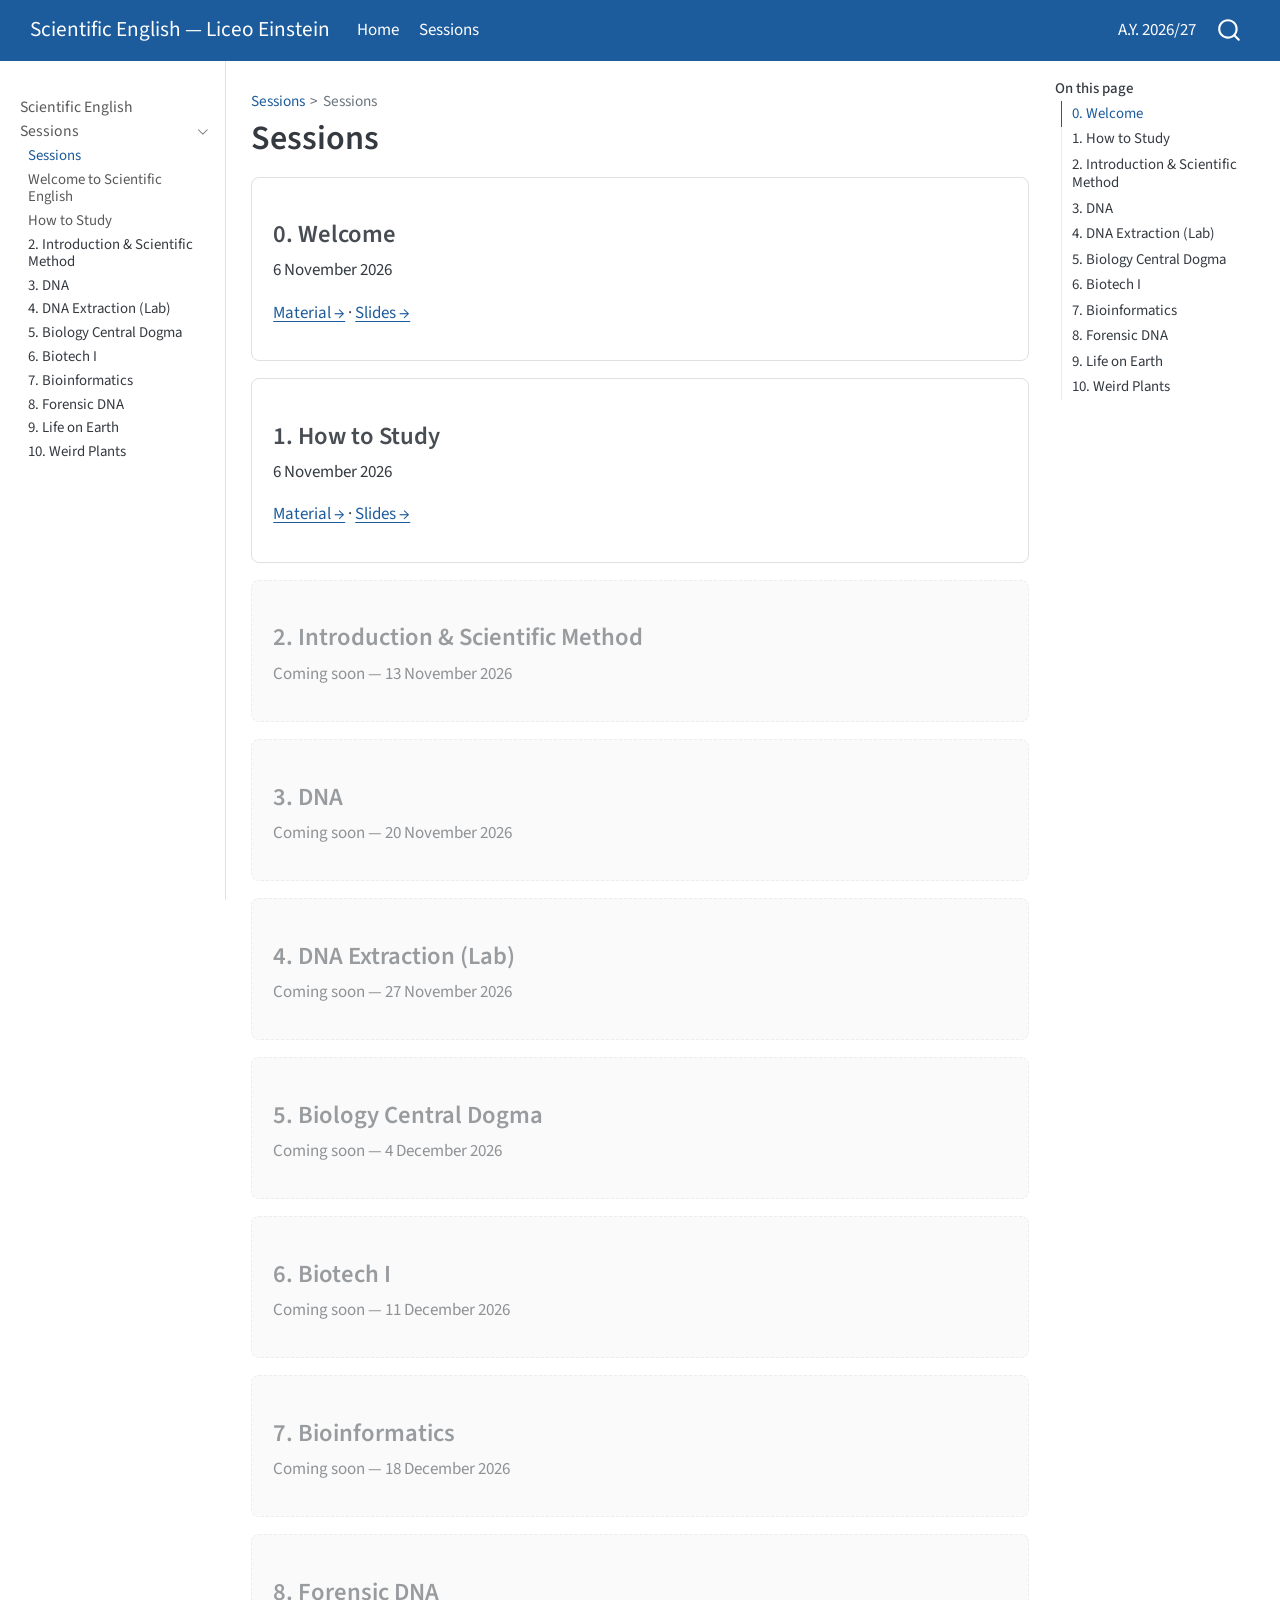
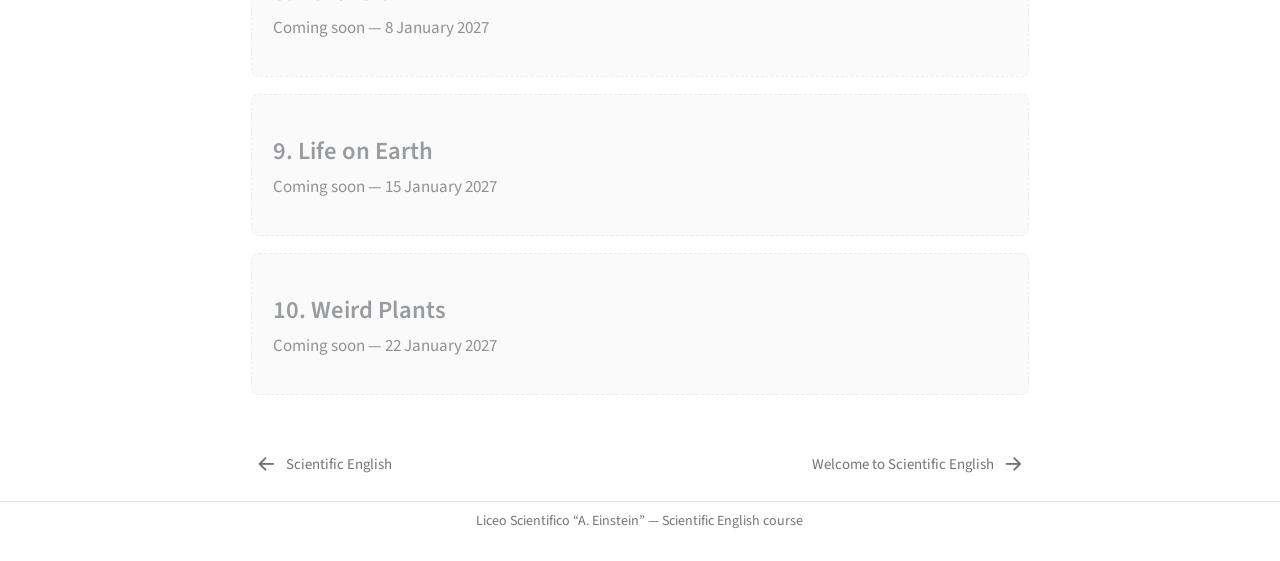
==== commit 0227d1b4: "Publish site 2026-11-06" ====
--- a/sessions/index.html
+++ b/sessions/index.html
@@ -30,7 +30,7 @@
 <script src="../site_libs/quarto-search/fuse.min.js"></script>
 <script src="../site_libs/quarto-search/quarto-search.js"></script>
 <meta name="quarto:offset" content="../">
-<link href="../sessions/01-how-to-study/index.html" rel="next">
+<link href="../sessions/00-welcome/index.html" rel="next">
 <link href="../index.html" rel="prev">
 <script src="../site_libs/quarto-html/quarto.js" type="module"></script>
 <script src="../site_libs/quarto-html/tabsets/tabsets.js" type="module"></script>
@@ -151,6 +151,12 @@
 </li>
           <li class="sidebar-item">
   <div class="sidebar-item-container"> 
+  <a href="../sessions/00-welcome/index.html" class="sidebar-item-text sidebar-link">
+ <span class="menu-text">Welcome to Scientific English</span></a>
+  </div>
+</li>
+          <li class="sidebar-item">
+  <div class="sidebar-item-container"> 
   <a href="../sessions/01-how-to-study/index.html" class="sidebar-item-text sidebar-link">
  <span class="menu-text">How to Study</span></a>
   </div>
@@ -194,7 +200,8 @@
     <h2 id="toc-title">On this page</h2>
    
   <ul>
-  <li><a href="#how-to-study" id="toc-how-to-study" class="nav-link active" data-scroll-target="#how-to-study">1. How to Study</a></li>
+  <li><a href="#welcome" id="toc-welcome" class="nav-link active" data-scroll-target="#welcome">0. Welcome</a></li>
+  <li><a href="#how-to-study" id="toc-how-to-study" class="nav-link" data-scroll-target="#how-to-study">1. How to Study</a></li>
   <li><a href="#introduction-scientific-method" id="toc-introduction-scientific-method" class="nav-link" data-scroll-target="#introduction-scientific-method">2. Introduction &amp; Scientific Method</a></li>
   <li><a href="#dna" id="toc-dna" class="nav-link" data-scroll-target="#dna">3. DNA</a></li>
   <li><a href="#dna-extraction-lab" id="toc-dna-extraction-lab" class="nav-link" data-scroll-target="#dna-extraction-lab">4. DNA Extraction (Lab)</a></li>
@@ -229,6 +236,11 @@
 </header>
 
 
+<section id="welcome" class="level3 session-card">
+<h3 class="anchored" data-anchor-id="welcome">0. Welcome</h3>
+<p>6 November 2026</p>
+<p><a href="../sessions/00-welcome/index.html">Material →</a> · <a href="../sessions/00-welcome/slides.html">Slides →</a></p>
+</section>
 <section id="how-to-study" class="level3 session-card">
 <h3 class="anchored" data-anchor-id="how-to-study">1. How to Study</h3>
 <p>6 November 2026</p>
@@ -685,8 +697,8 @@
       </a>          
   </div>
   <div class="nav-page nav-page-next">
-      <a href="../sessions/01-how-to-study/index.html" class="pagination-link" aria-label="How to Study">
-        <span class="nav-page-text">How to Study</span> <i class="bi bi-arrow-right-short"></i>
+      <a href="../sessions/00-welcome/index.html" class="pagination-link" aria-label="Welcome to Scientific English">
+        <span class="nav-page-text">Welcome to Scientific English</span> <i class="bi bi-arrow-right-short"></i>
       </a>
   </div>
 </nav>
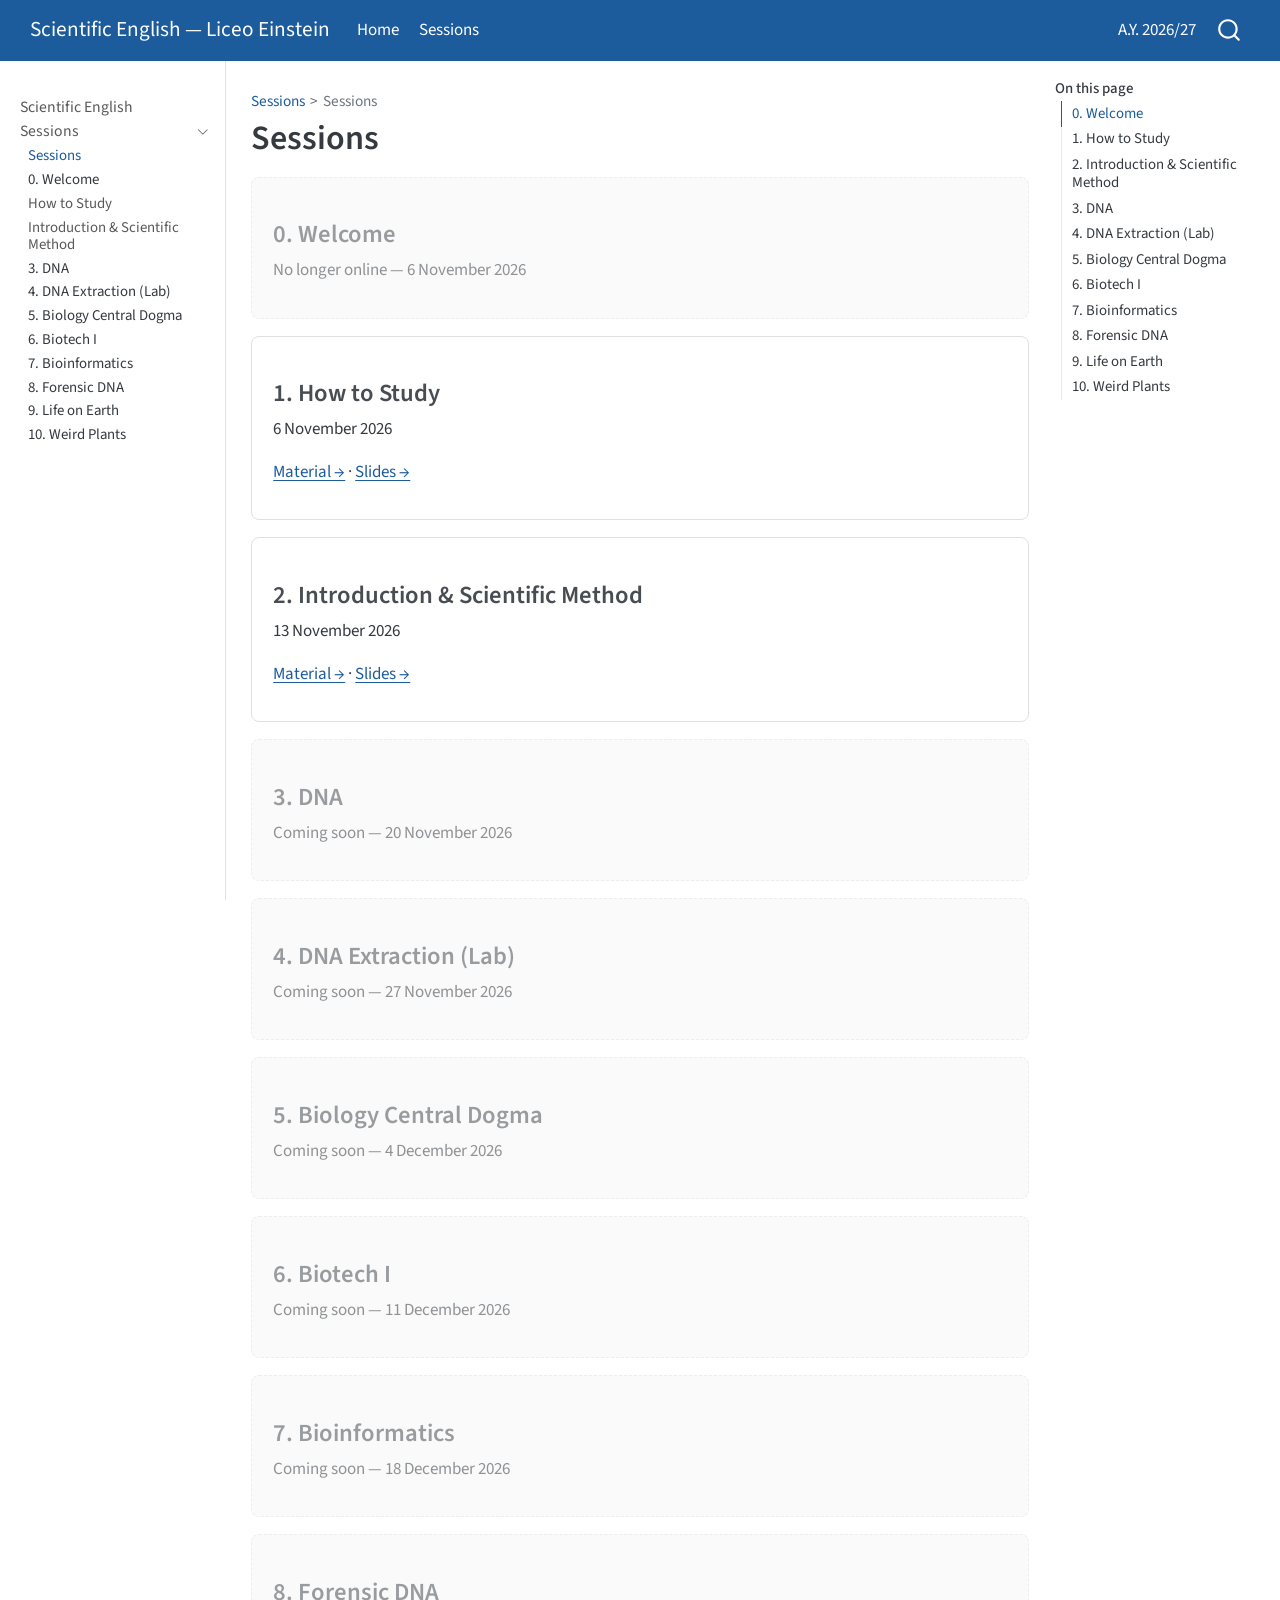
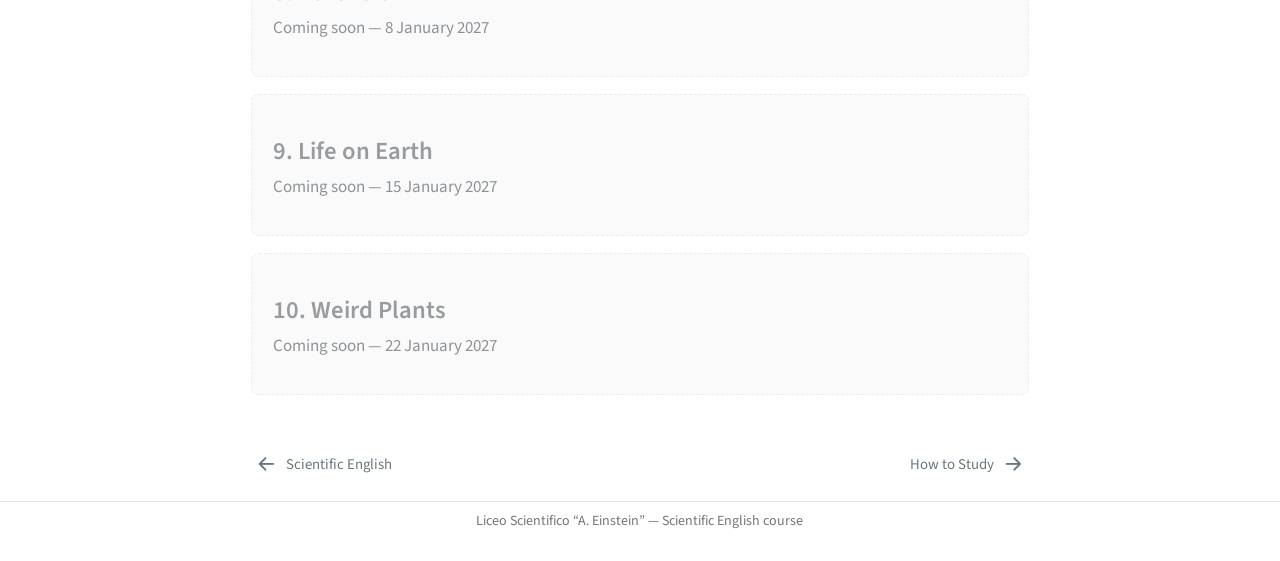
==== commit 1025ea06: "Publish site 2026-11-13" ====
--- a/sessions/index.html
+++ b/sessions/index.html
@@ -30,7 +30,7 @@
 <script src="../site_libs/quarto-search/fuse.min.js"></script>
 <script src="../site_libs/quarto-search/quarto-search.js"></script>
 <meta name="quarto:offset" content="../">
-<link href="../sessions/00-welcome/index.html" rel="next">
+<link href="../sessions/01-how-to-study/index.html" rel="next">
 <link href="../index.html" rel="prev">
 <script src="../site_libs/quarto-html/quarto.js" type="module"></script>
 <script src="../site_libs/quarto-html/tabsets/tabsets.js" type="module"></script>
@@ -150,11 +150,8 @@
   </div>
 </li>
           <li class="sidebar-item">
-  <div class="sidebar-item-container"> 
-  <a href="../sessions/00-welcome/index.html" class="sidebar-item-text sidebar-link">
- <span class="menu-text">Welcome to Scientific English</span></a>
-  </div>
-</li>
+ <span class="menu-text">0. Welcome</span>
+  </li>
           <li class="sidebar-item">
   <div class="sidebar-item-container"> 
   <a href="../sessions/01-how-to-study/index.html" class="sidebar-item-text sidebar-link">
@@ -162,8 +159,11 @@
   </div>
 </li>
           <li class="sidebar-item">
- <span class="menu-text">2. Introduction &amp; Scientific Method</span>
-  </li>
+  <div class="sidebar-item-container"> 
+  <a href="../sessions/02-scientific-method/index.html" class="sidebar-item-text sidebar-link">
+ <span class="menu-text">Introduction &amp; Scientific Method</span></a>
+  </div>
+</li>
           <li class="sidebar-item">
  <span class="menu-text">3. DNA</span>
   </li>
@@ -236,19 +236,19 @@
 </header>
 
 
-<section id="welcome" class="level3 session-card">
+<section id="welcome" class="level3 session-card session-card-locked">
 <h3 class="anchored" data-anchor-id="welcome">0. Welcome</h3>
-<p>6 November 2026</p>
-<p><a href="../sessions/00-welcome/index.html">Material →</a> · <a href="../sessions/00-welcome/slides.html">Slides →</a></p>
+<p>No longer online — 6 November 2026</p>
 </section>
 <section id="how-to-study" class="level3 session-card">
 <h3 class="anchored" data-anchor-id="how-to-study">1. How to Study</h3>
 <p>6 November 2026</p>
 <p><a href="../sessions/01-how-to-study/index.html">Material →</a> · <a href="../sessions/01-how-to-study/slides.html">Slides →</a></p>
 </section>
-<section id="introduction-scientific-method" class="level3 session-card session-card-locked">
+<section id="introduction-scientific-method" class="level3 session-card">
 <h3 class="anchored" data-anchor-id="introduction-scientific-method">2. Introduction &amp; Scientific Method</h3>
-<p>Coming soon — 13 November 2026</p>
+<p>13 November 2026</p>
+<p><a href="../sessions/02-scientific-method/index.html">Material →</a> · <a href="../sessions/02-scientific-method/slides.html">Slides →</a></p>
 </section>
 <section id="dna" class="level3 session-card session-card-locked">
 <h3 class="anchored" data-anchor-id="dna">3. DNA</h3>
@@ -697,8 +697,8 @@
       </a>          
   </div>
   <div class="nav-page nav-page-next">
-      <a href="../sessions/00-welcome/index.html" class="pagination-link" aria-label="Welcome to Scientific English">
-        <span class="nav-page-text">Welcome to Scientific English</span> <i class="bi bi-arrow-right-short"></i>
+      <a href="../sessions/01-how-to-study/index.html" class="pagination-link" aria-label="How to Study">
+        <span class="nav-page-text">How to Study</span> <i class="bi bi-arrow-right-short"></i>
       </a>
   </div>
 </nav>
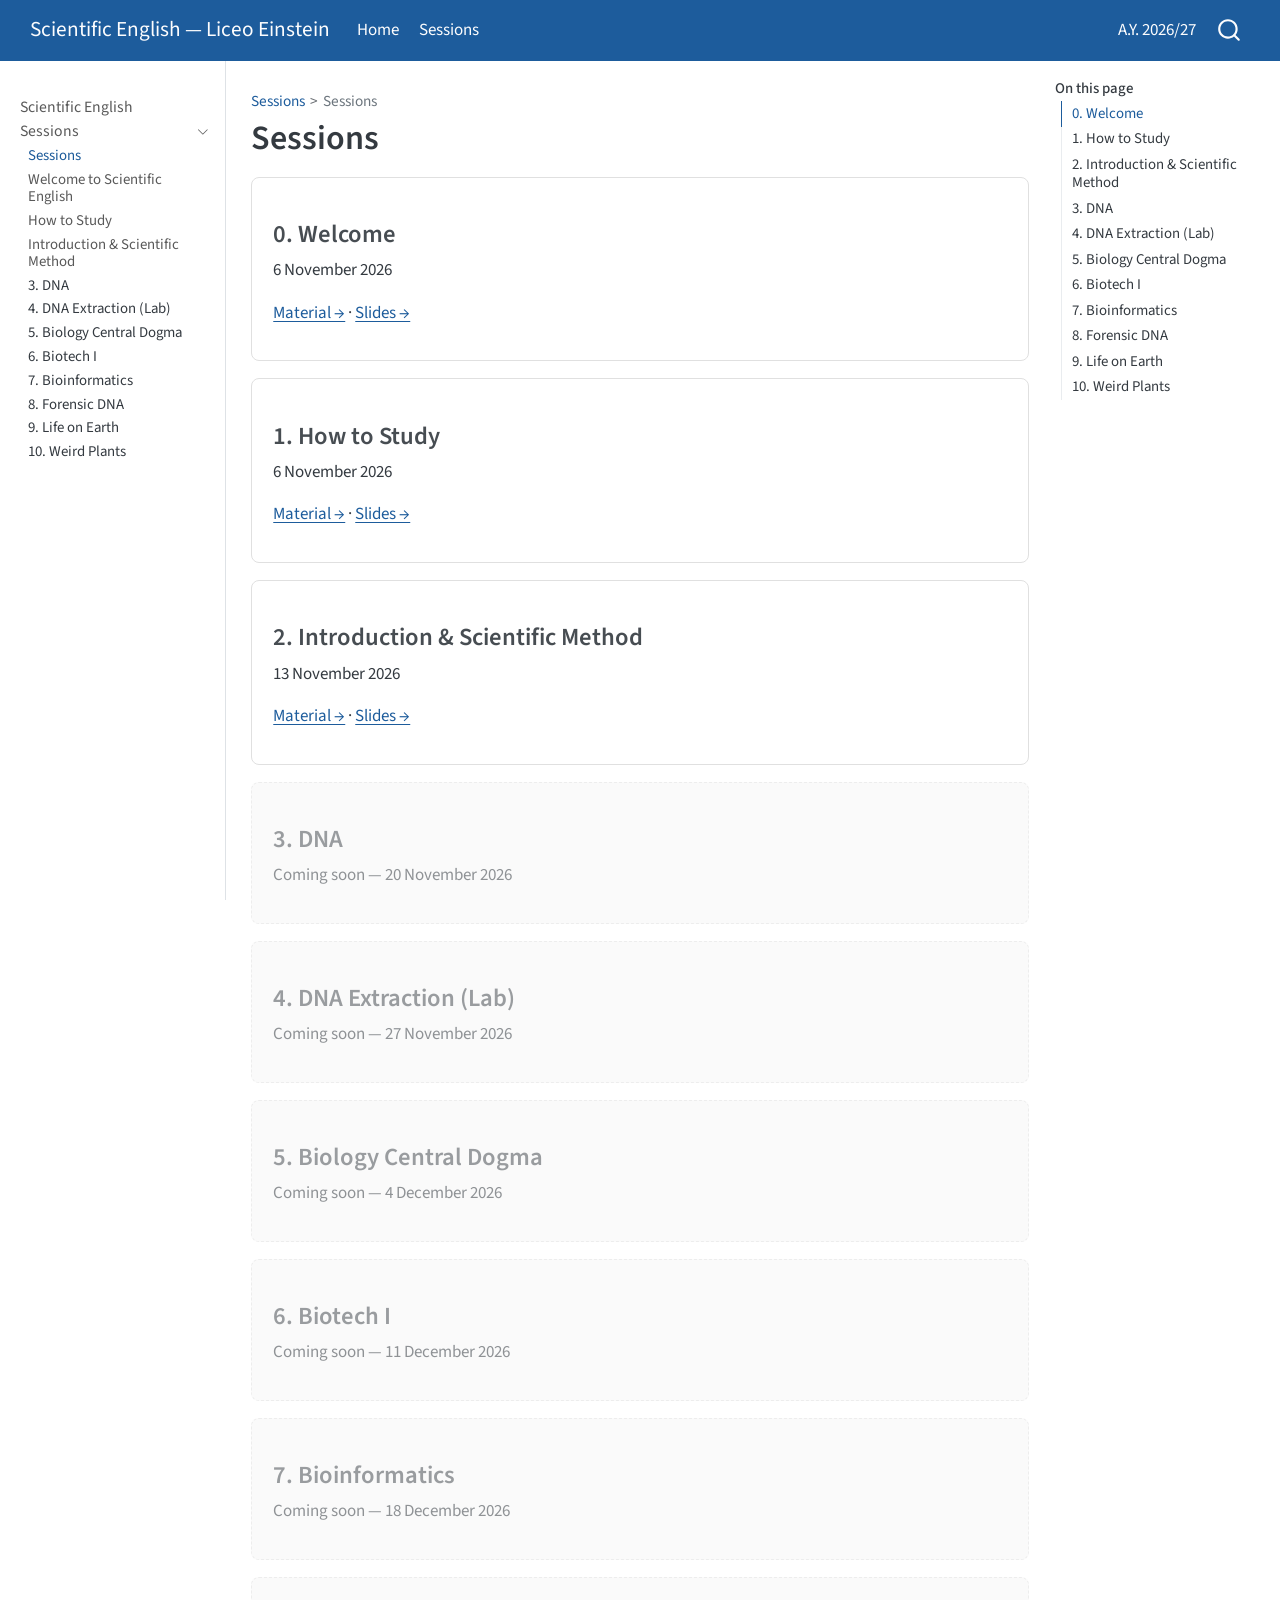
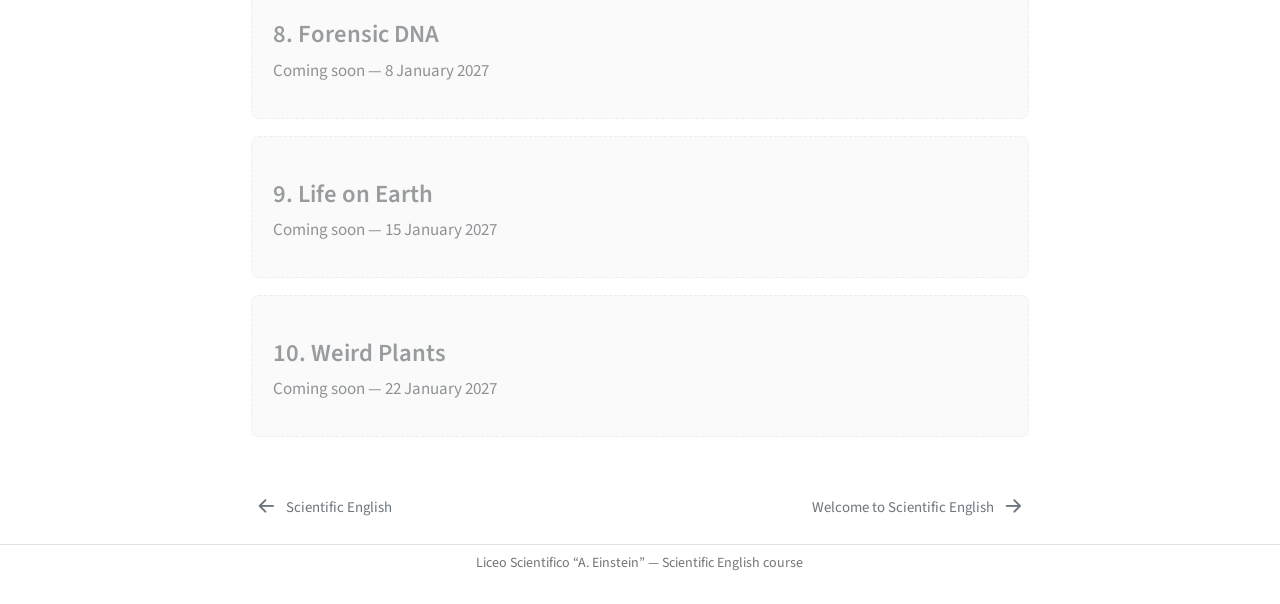
==== commit 140ef503: "Publish site 2026-11-13" ====
--- a/sessions/index.html
+++ b/sessions/index.html
@@ -30,7 +30,7 @@
 <script src="../site_libs/quarto-search/fuse.min.js"></script>
 <script src="../site_libs/quarto-search/quarto-search.js"></script>
 <meta name="quarto:offset" content="../">
-<link href="../sessions/01-how-to-study/index.html" rel="next">
+<link href="../sessions/00-welcome/index.html" rel="next">
 <link href="../index.html" rel="prev">
 <script src="../site_libs/quarto-html/quarto.js" type="module"></script>
 <script src="../site_libs/quarto-html/tabsets/tabsets.js" type="module"></script>
@@ -150,8 +150,11 @@
   </div>
 </li>
           <li class="sidebar-item">
- <span class="menu-text">0. Welcome</span>
-  </li>
+  <div class="sidebar-item-container"> 
+  <a href="../sessions/00-welcome/index.html" class="sidebar-item-text sidebar-link">
+ <span class="menu-text">Welcome to Scientific English</span></a>
+  </div>
+</li>
           <li class="sidebar-item">
   <div class="sidebar-item-container"> 
   <a href="../sessions/01-how-to-study/index.html" class="sidebar-item-text sidebar-link">
@@ -236,9 +239,10 @@
 </header>
 
 
-<section id="welcome" class="level3 session-card session-card-locked">
+<section id="welcome" class="level3 session-card">
 <h3 class="anchored" data-anchor-id="welcome">0. Welcome</h3>
-<p>No longer online — 6 November 2026</p>
+<p>6 November 2026</p>
+<p><a href="../sessions/00-welcome/index.html">Material →</a> · <a href="../sessions/00-welcome/slides.html">Slides →</a></p>
 </section>
 <section id="how-to-study" class="level3 session-card">
 <h3 class="anchored" data-anchor-id="how-to-study">1. How to Study</h3>
@@ -697,8 +701,8 @@
       </a>          
   </div>
   <div class="nav-page nav-page-next">
-      <a href="../sessions/01-how-to-study/index.html" class="pagination-link" aria-label="How to Study">
-        <span class="nav-page-text">How to Study</span> <i class="bi bi-arrow-right-short"></i>
+      <a href="../sessions/00-welcome/index.html" class="pagination-link" aria-label="Welcome to Scientific English">
+        <span class="nav-page-text">Welcome to Scientific English</span> <i class="bi bi-arrow-right-short"></i>
       </a>
   </div>
 </nav>
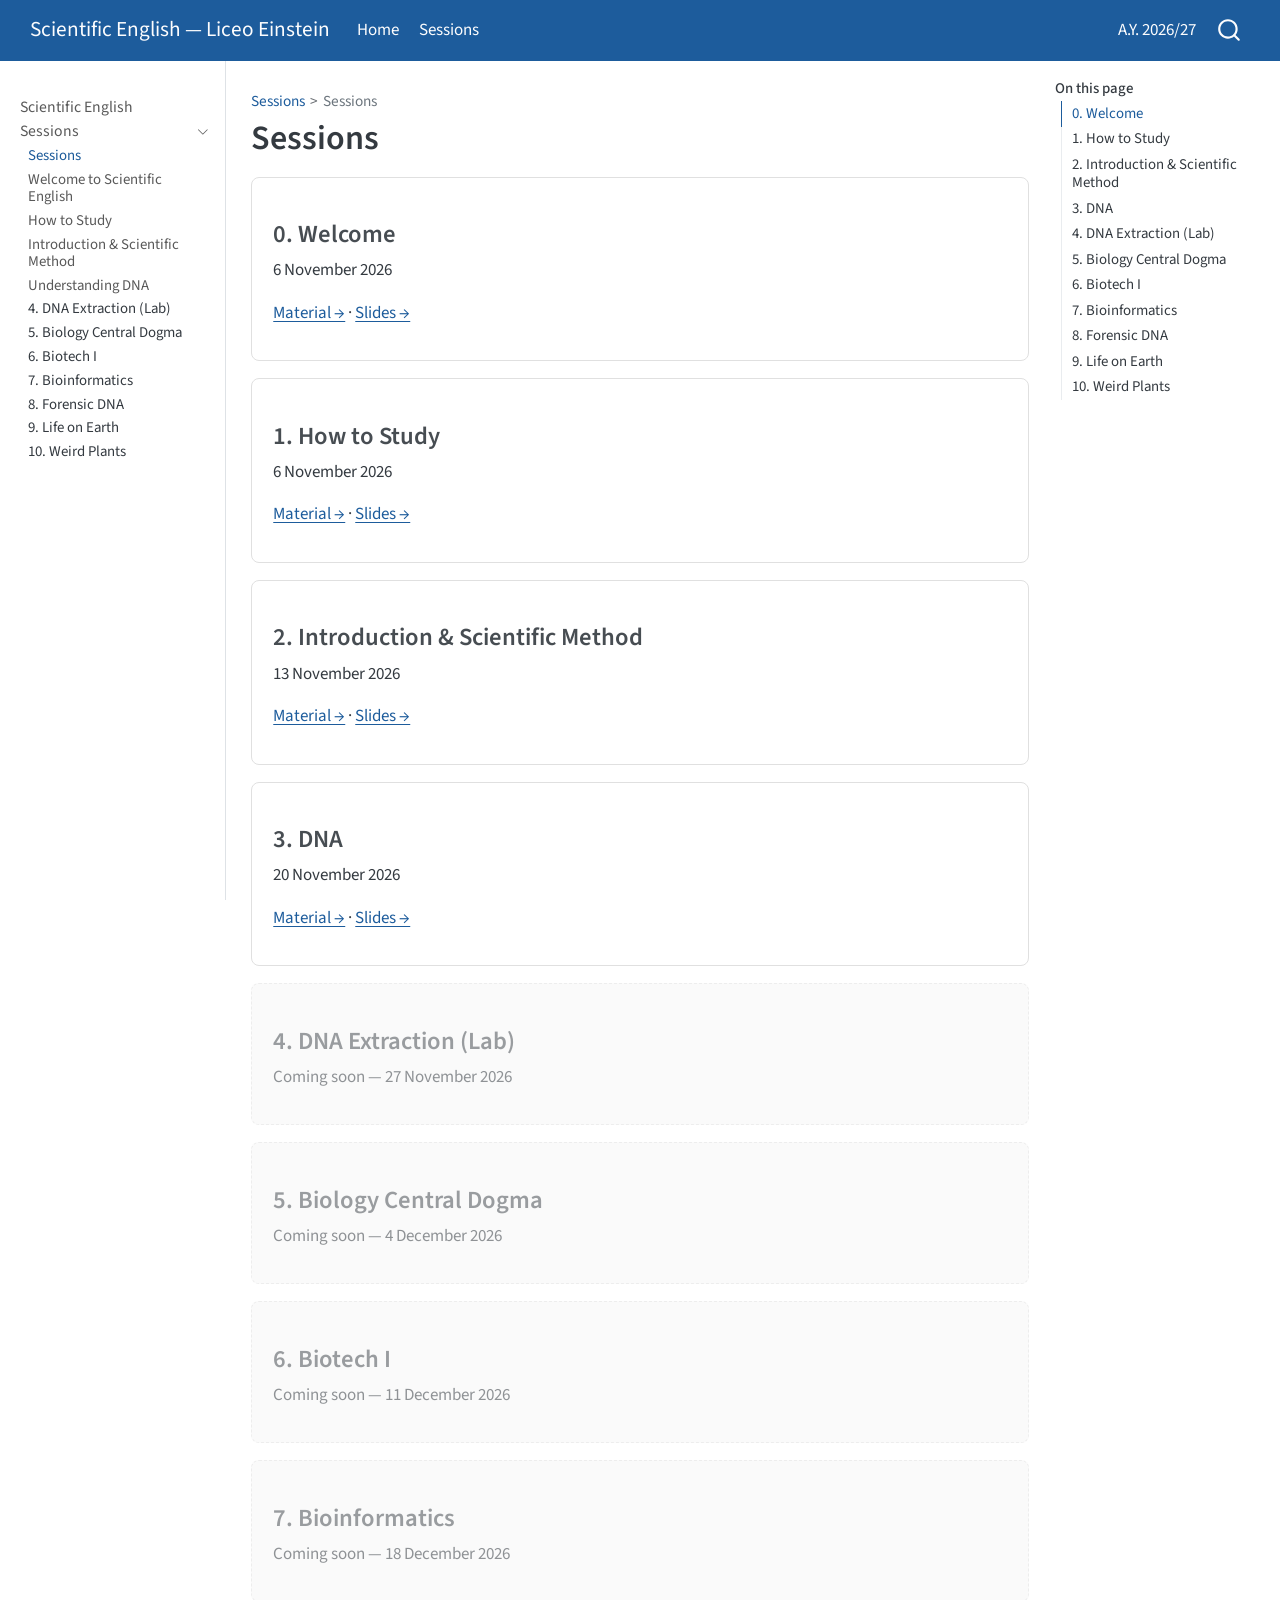
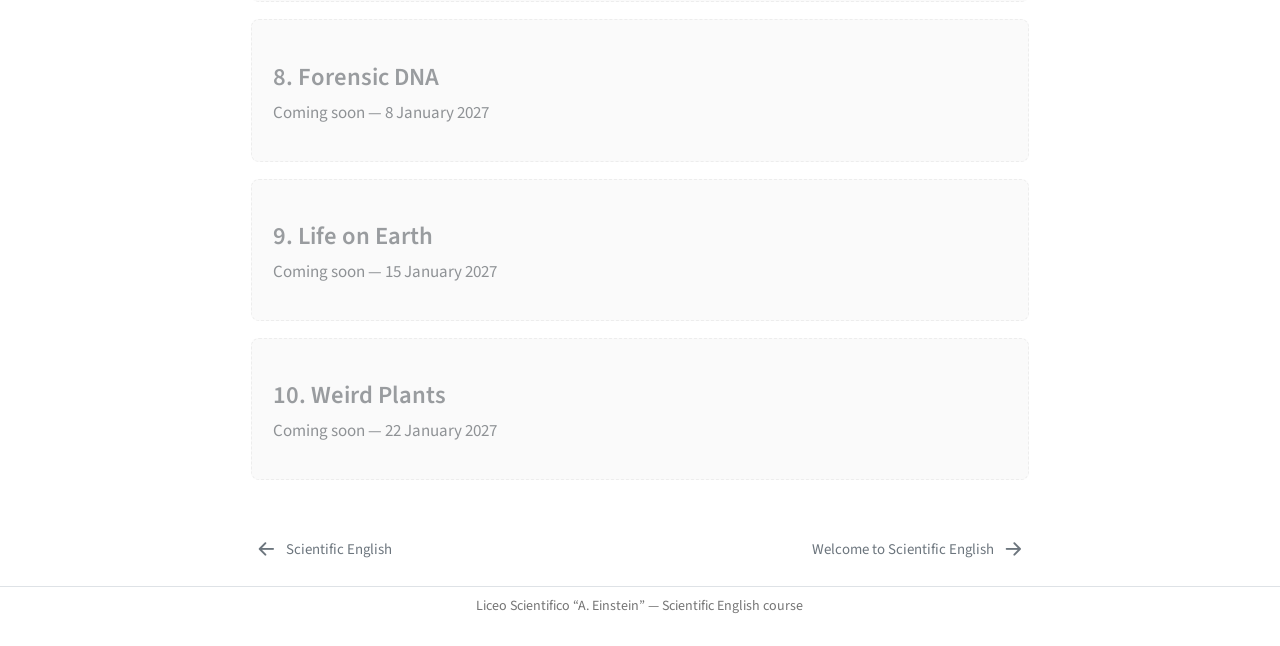
==== commit f2ca27b6: "Publish site 2026-11-19" ====
--- a/sessions/index.html
+++ b/sessions/index.html
@@ -168,8 +168,11 @@
   </div>
 </li>
           <li class="sidebar-item">
- <span class="menu-text">3. DNA</span>
-  </li>
+  <div class="sidebar-item-container"> 
+  <a href="../sessions/03-dna/index.html" class="sidebar-item-text sidebar-link">
+ <span class="menu-text">Understanding DNA</span></a>
+  </div>
+</li>
           <li class="sidebar-item">
  <span class="menu-text">4. DNA Extraction (Lab)</span>
   </li>
@@ -254,9 +257,10 @@
 <p>13 November 2026</p>
 <p><a href="../sessions/02-scientific-method/index.html">Material →</a> · <a href="../sessions/02-scientific-method/slides.html">Slides →</a></p>
 </section>
-<section id="dna" class="level3 session-card session-card-locked">
+<section id="dna" class="level3 session-card">
 <h3 class="anchored" data-anchor-id="dna">3. DNA</h3>
-<p>Coming soon — 20 November 2026</p>
+<p>20 November 2026</p>
+<p><a href="../sessions/03-dna/index.html">Material →</a> · <a href="../sessions/03-dna/slides.html">Slides →</a></p>
 </section>
 <section id="dna-extraction-lab" class="level3 session-card session-card-locked">
 <h3 class="anchored" data-anchor-id="dna-extraction-lab">4. DNA Extraction (Lab)</h3>
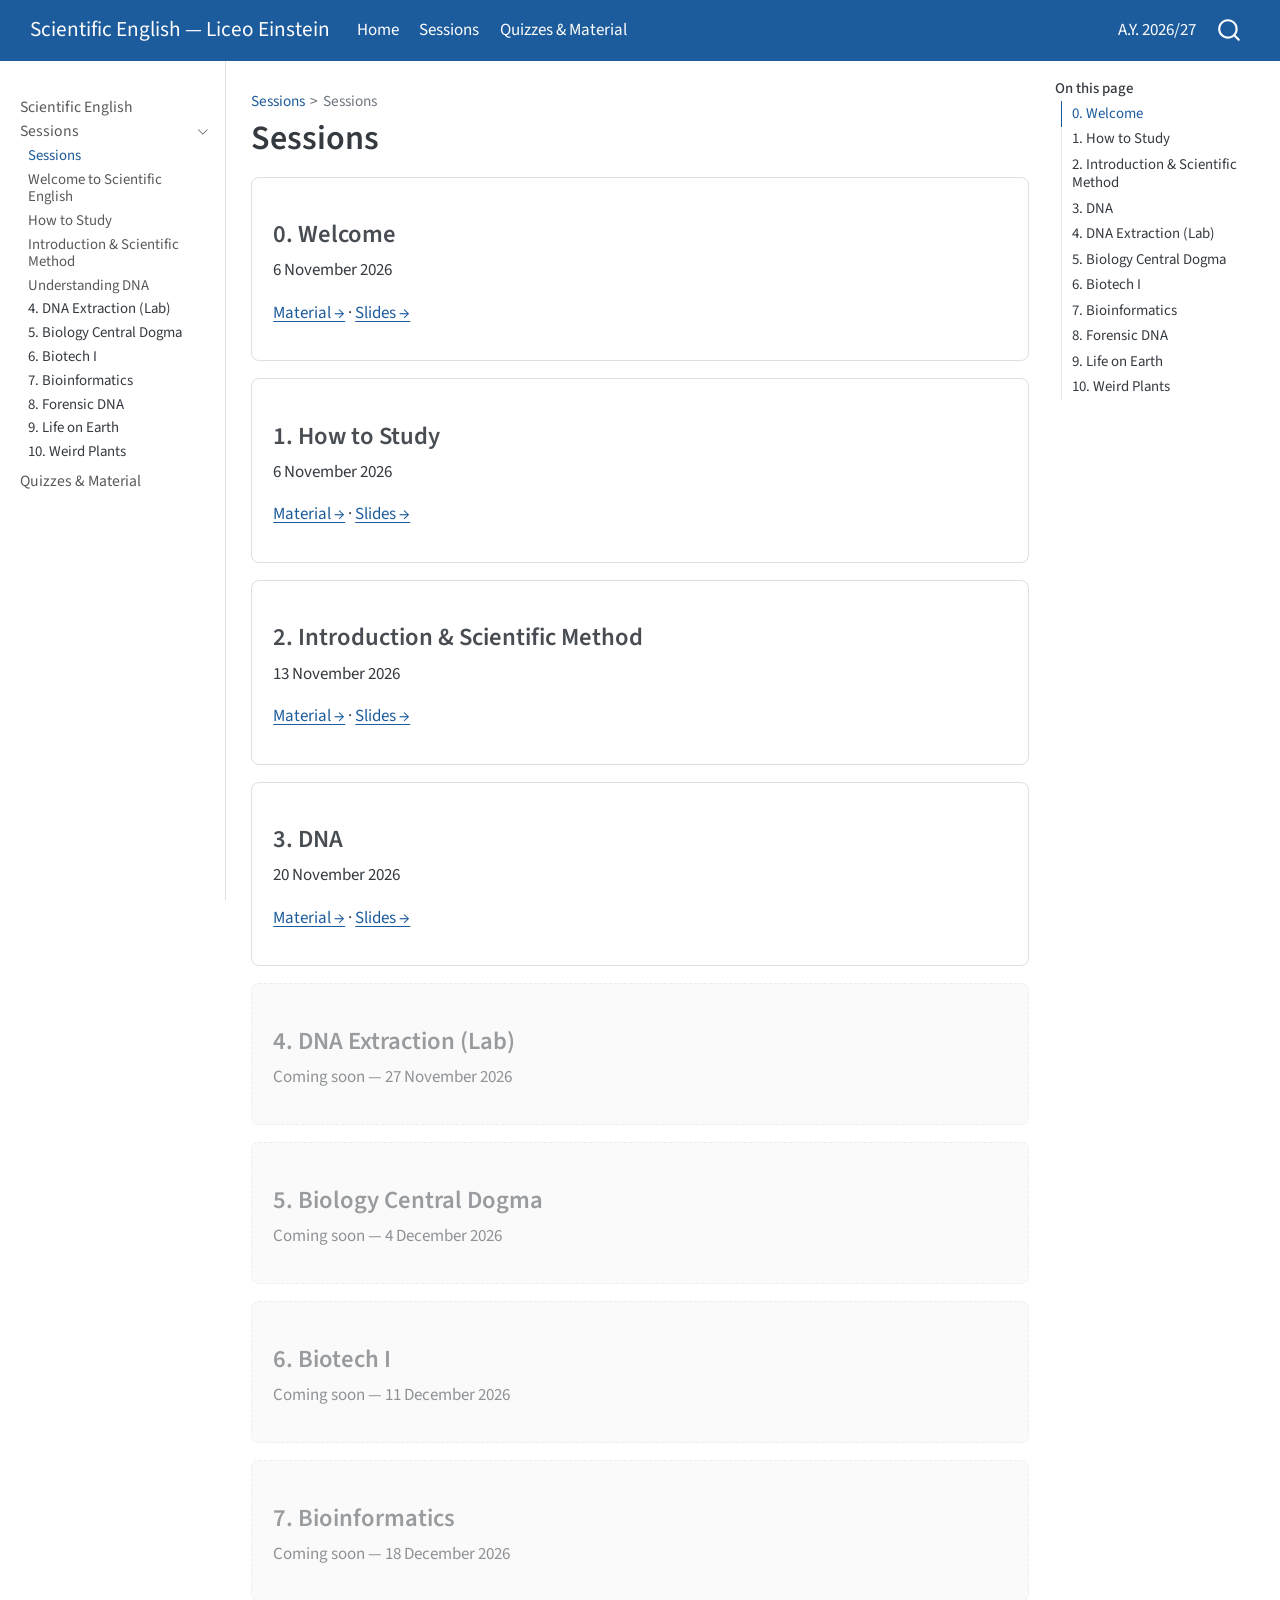
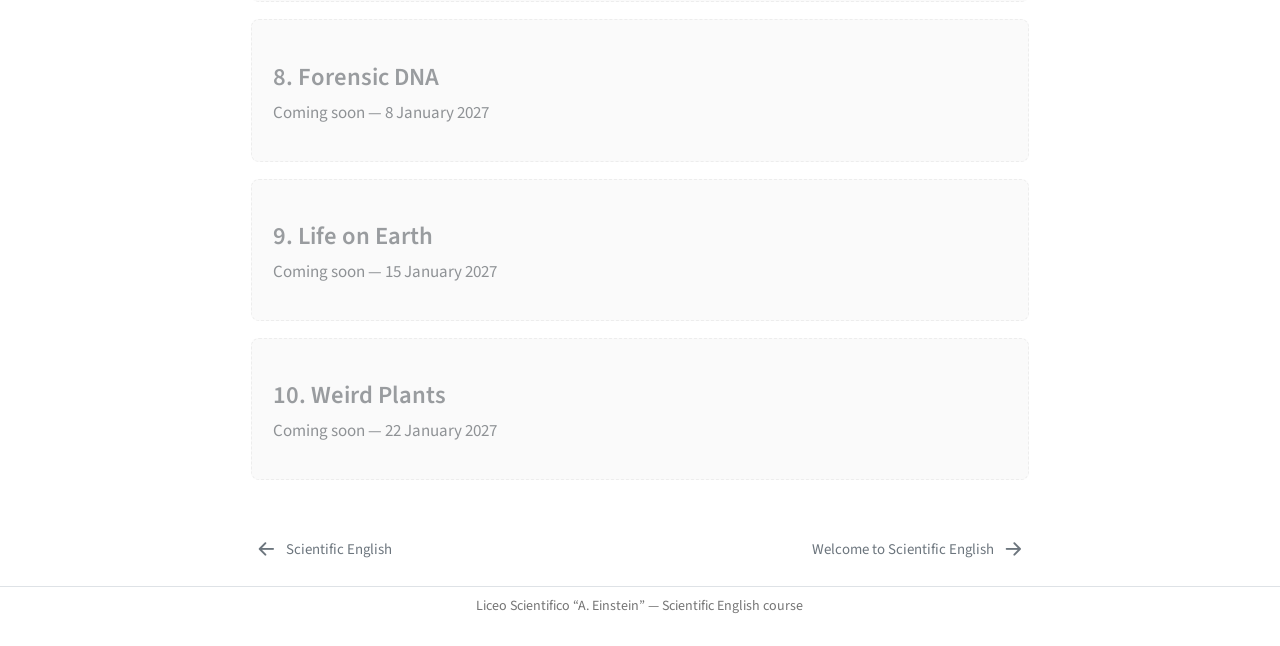
==== commit 22273614: "Publish site 2026-11-19" ====
--- a/sessions/index.html
+++ b/sessions/index.html
@@ -98,6 +98,10 @@
     <a class="nav-link" href="../sessions/index.html"> 
 <span class="menu-text">Sessions</span></a>
   </li>  
+  <li class="nav-item">
+    <a class="nav-link" href="../quizzes.html"> 
+<span class="menu-text">Quizzes &amp; Material</span></a>
+  </li>  
 </ul>
             <ul class="navbar-nav navbar-nav-scroll ms-auto">
   <li class="nav-item">
@@ -196,6 +200,12 @@
   </li>
       </ul>
   </li>
+        <li class="sidebar-item">
+  <div class="sidebar-item-container"> 
+  <a href="../quizzes.html" class="sidebar-item-text sidebar-link">
+ <span class="menu-text">Quizzes &amp; Material</span></a>
+  </div>
+</li>
     </ul>
     </div>
 </nav>
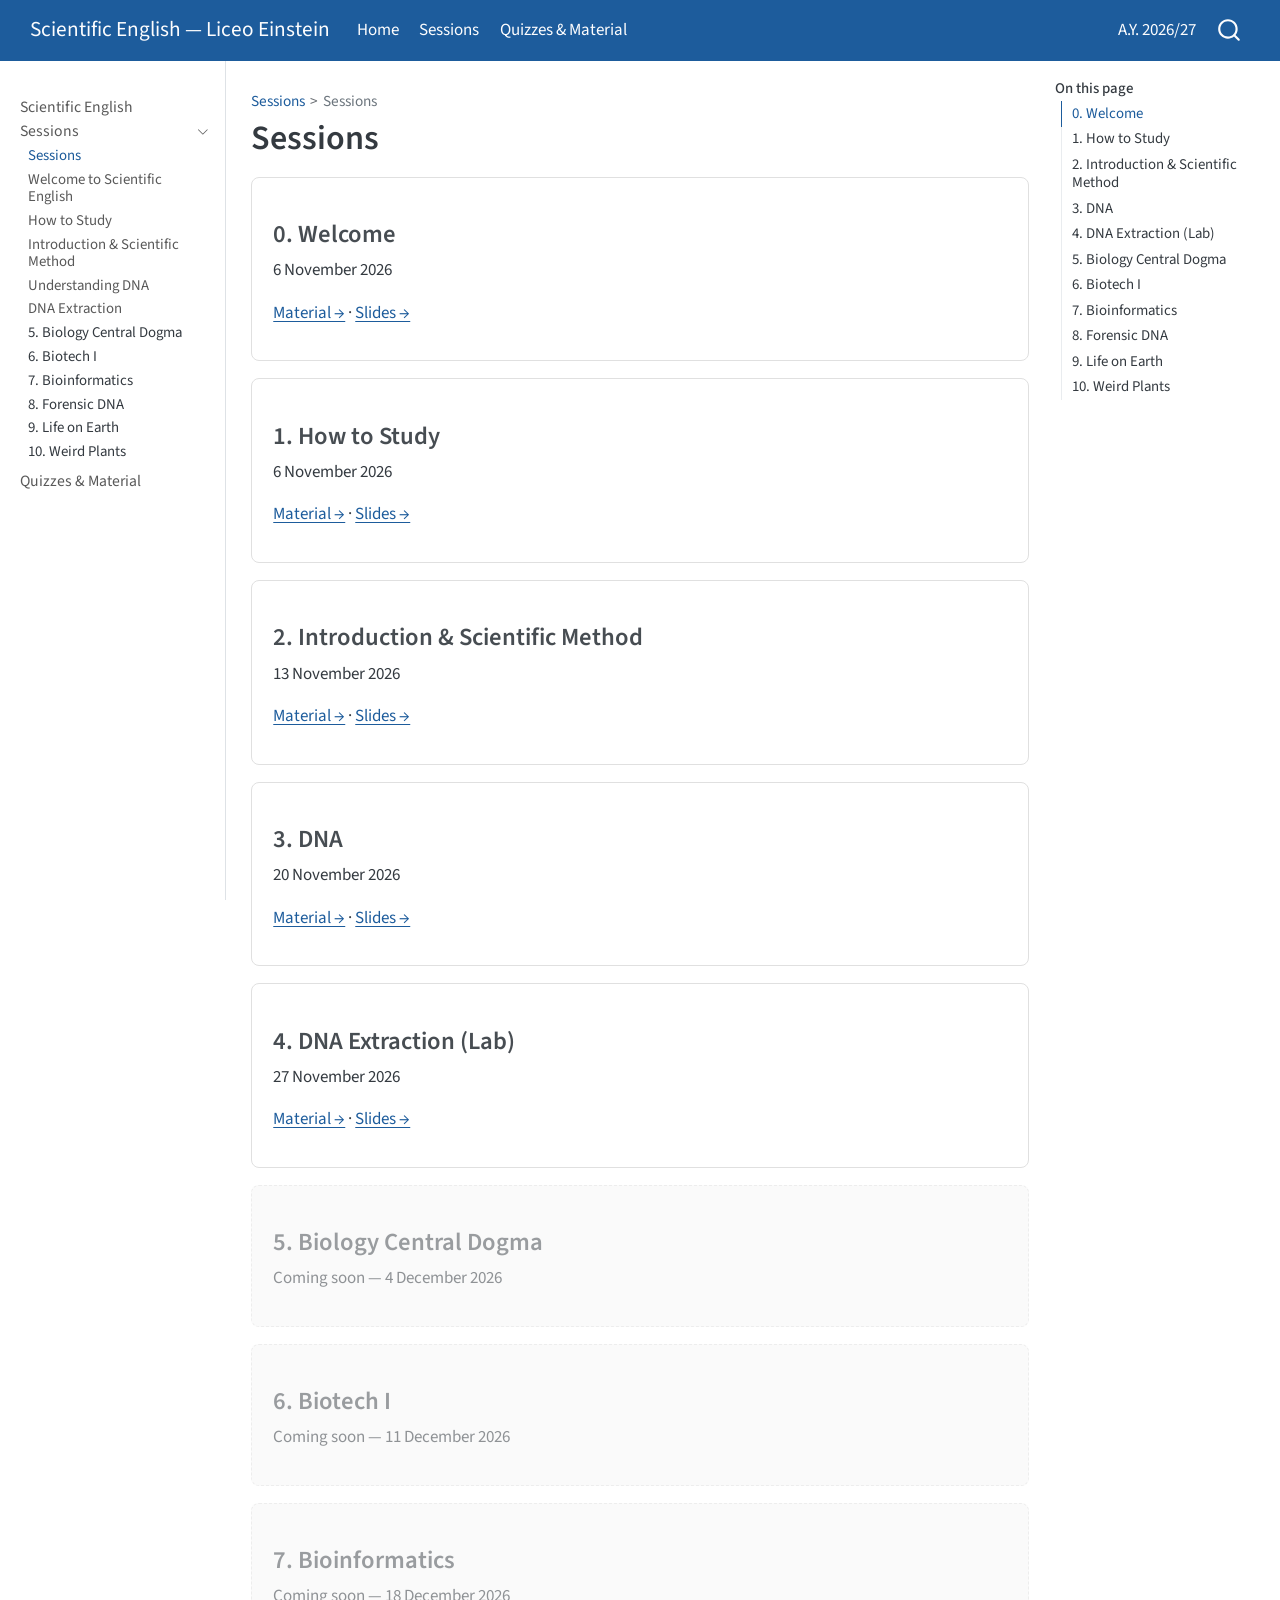
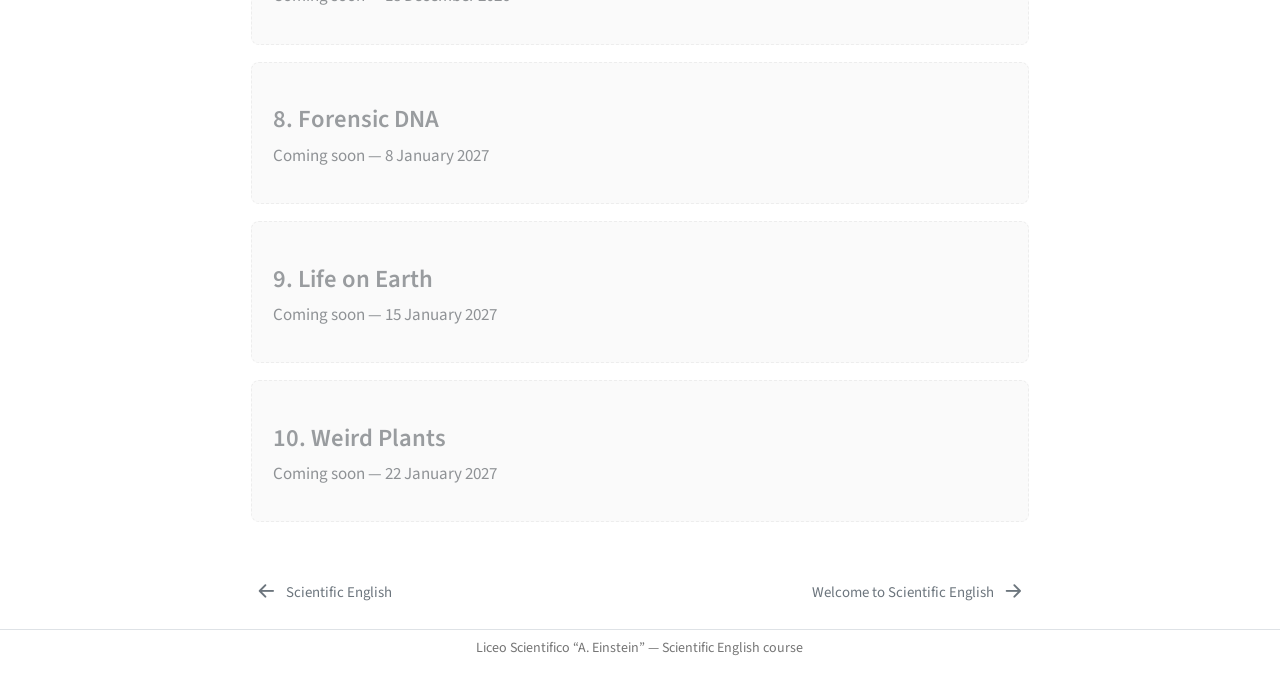
==== commit 16ed7fe4: "Publish site 2026-11-26" ====
--- a/sessions/index.html
+++ b/sessions/index.html
@@ -178,8 +178,11 @@
   </div>
 </li>
           <li class="sidebar-item">
- <span class="menu-text">4. DNA Extraction (Lab)</span>
-  </li>
+  <div class="sidebar-item-container"> 
+  <a href="../sessions/04-dna-extraction/index.html" class="sidebar-item-text sidebar-link">
+ <span class="menu-text">DNA Extraction</span></a>
+  </div>
+</li>
           <li class="sidebar-item">
  <span class="menu-text">5. Biology Central Dogma</span>
   </li>
@@ -272,9 +275,10 @@
 <p>20 November 2026</p>
 <p><a href="../sessions/03-dna/index.html">Material →</a> · <a href="../sessions/03-dna/slides.html">Slides →</a></p>
 </section>
-<section id="dna-extraction-lab" class="level3 session-card session-card-locked">
+<section id="dna-extraction-lab" class="level3 session-card">
 <h3 class="anchored" data-anchor-id="dna-extraction-lab">4. DNA Extraction (Lab)</h3>
-<p>Coming soon — 27 November 2026</p>
+<p>27 November 2026</p>
+<p><a href="../sessions/04-dna-extraction/index.html">Material →</a> · <a href="../sessions/04-dna-extraction/slides.html">Slides →</a></p>
 </section>
 <section id="biology-central-dogma" class="level3 session-card session-card-locked">
 <h3 class="anchored" data-anchor-id="biology-central-dogma">5. Biology Central Dogma</h3>
